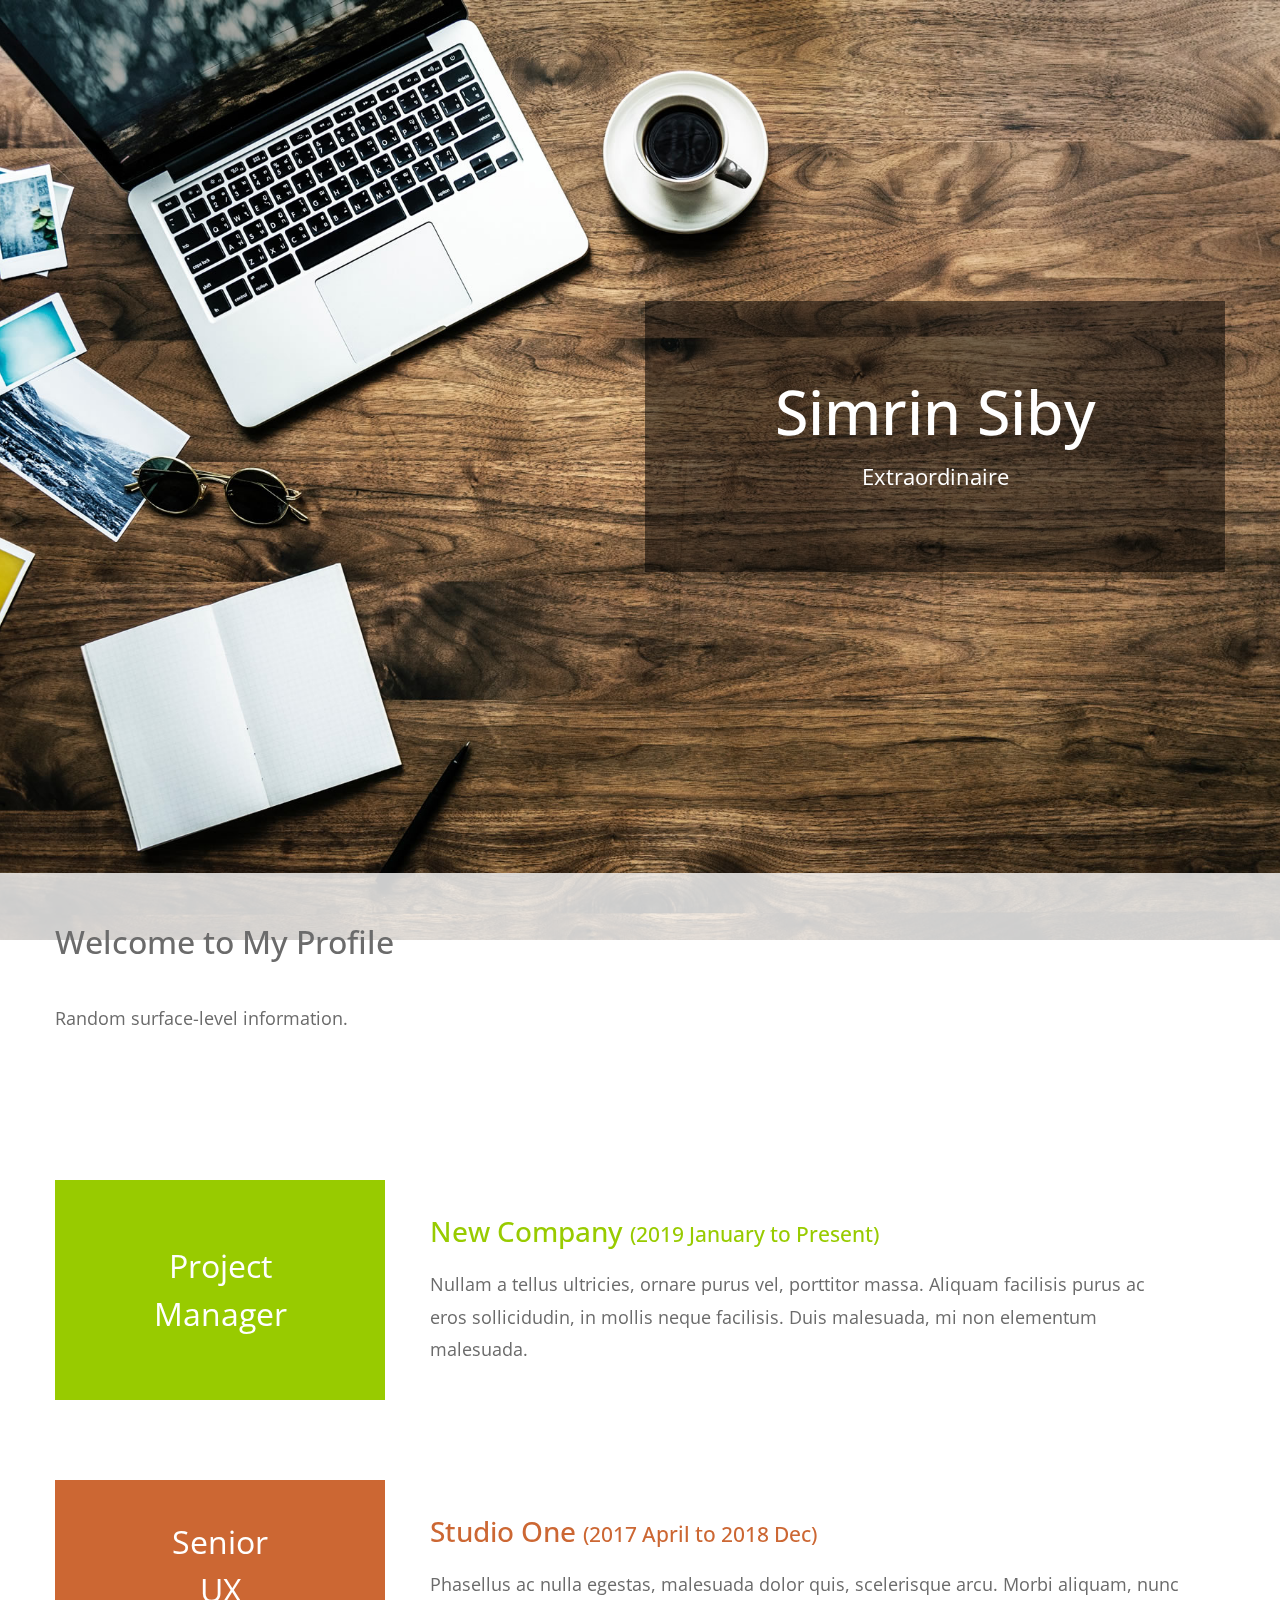
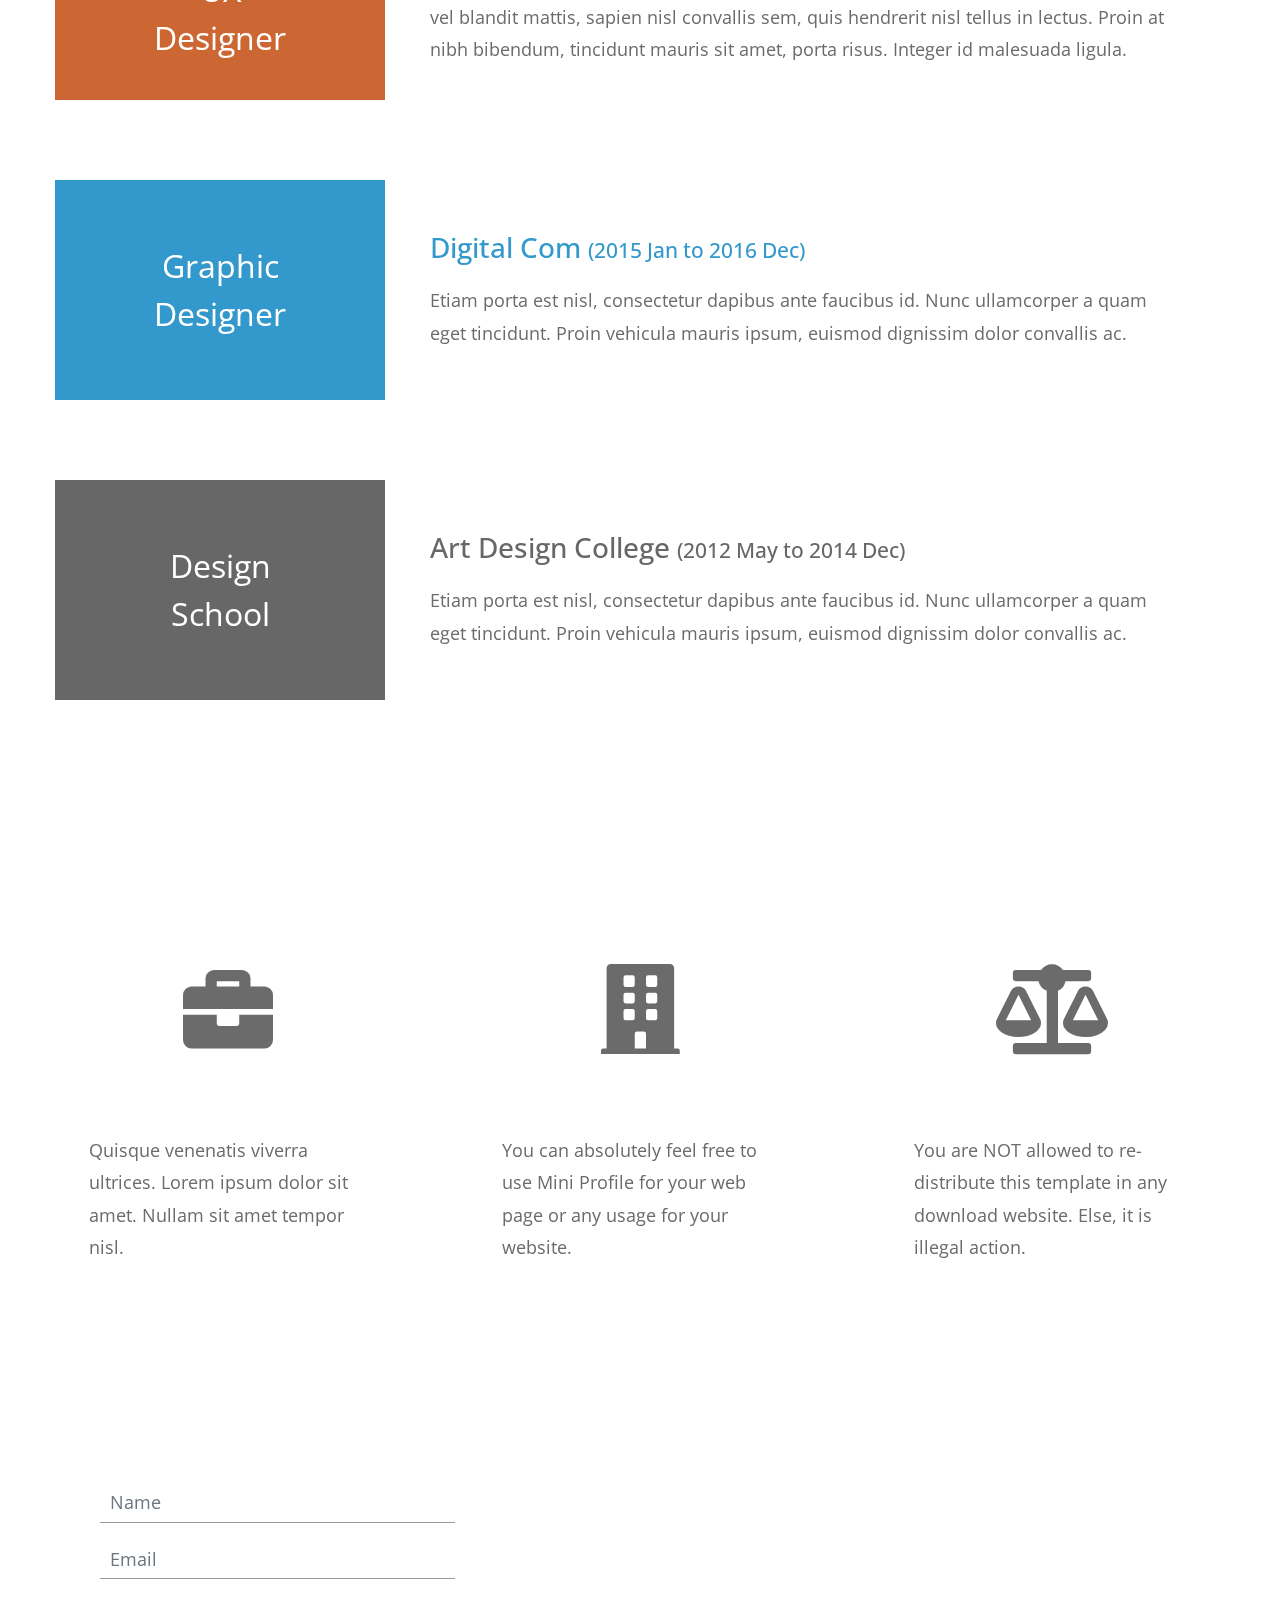
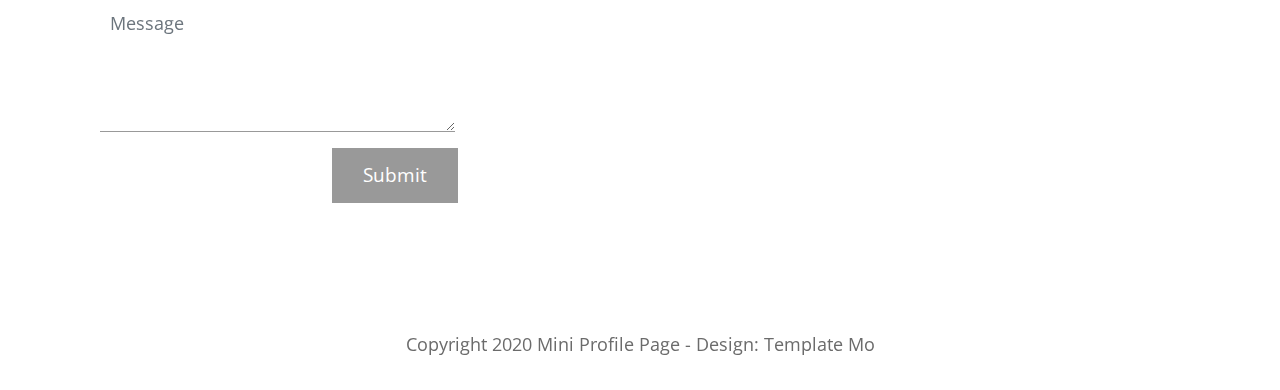
==== index.html @ 1d3eeb37 "new site" ====
<!DOCTYPE html>
<html lang="en">
  <head>
    <meta charset="UTF-8" />
    <meta name="viewport" content="width=device-width, initial-scale=1.0" />
    <meta http-equiv="X-UA-Compatible" content="ie=edge" />
    <link rel="stylesheet" href="https://fonts.googleapis.com/css?family=Open+Sans:400,600" />
    <link rel="stylesheet" href="css/all.min.css" />
    <link rel="stylesheet" href="css/bootstrap.min.css" />
    <link rel="stylesheet" href="css/templatemo-style.css" />
    <title>Simrin Siby</title>
    <link rel="icon" href="img/icon.ico" type="image/icon type">
    
<!--
Mini Profile Template
https://templatemo.com/tm-530-mini-profile
-->
  </head>
  <body>
    <!-- Welcome Section -->
    <section id="tmWelcome" class="parallax-window" data-parallax="scroll" data-image-src="img/mini-profile-bg-01.jpg">
      <div class="container-fluid tm-brand-container-outer">
        <div class="row">
          <div class="col-12">
            <!-- Logo Area -->
            <!-- Black transparent bg -->
            <div class="ml-auto mr-0 tm-bg-black-transparent text-white tm-brand-container-inner">
              <div class="tm-brand-container text-center">
                <h1 class="tm-brand-name">Simrin Siby</h1>
                <p class="tm-brand-description mb-0">Extraordinaire</p>
              </div>
            </div>
          </div>
        </div>
      </div>

      <div class="tm-bg-white-transparent tm-welcome-container">
        <div class="container-fluid">
          <div class="row h-100">
            <!-- Welcome Text -->
            <!-- White transparent bg -->
            <div class="col-md-7 tm-welcome-left-col">
              <div class="tm-welcome-left">
                <h2 class="tm-welcome-title">Welcome to My Profile</h2>
                <p class="pb-0">
                  Random surface-level information.</p>
              </div>
            </div>
            <!-- Brown bg -->
          </div>
        </div>
      </div>
    </section>
    <!-- End Welcome section -->

    <!-- Portfolio section -->
    <section id="tmPortfolio">
      <div class="container-fluid">
        <div class="row">
          <div class="col-12">
            <div class="tm-portfolio-item">
              <div class="tm-portfolio-name text-white tm-bg-green">
                Project Manager
              </div>
              <div class="tm-portfolio-description">
                <h3 class="tm-text-green">
                  New Company
                  <span class="tm-title-small">(2019 January to Present)</span>
                </h3>
                <p class="mb-0">
                  Nullam a tellus ultricies, ornare purus vel, porttitor massa.
                  Aliquam facilisis purus ac eros sollicidudin, in mollis neque
                  facilisis. Duis malesuada, mi non elementum malesuada.
                </p>
              </div>
            </div>

            <div class="tm-portfolio-item">
              <div class="tm-portfolio-name text-white tm-bg-orange">
                Senior UX Designer
              </div>
              <div class="tm-portfolio-description">
                <h3 class="tm-text-orange">
                  Studio One
                  <span class="tm-title-small">(2017 April to 2018 Dec)</span>
                </h3>
                <p class="mb-0">
                  Phasellus ac nulla egestas, malesuada dolor quis, scelerisque
                  arcu. Morbi aliquam, nunc vel blandit mattis, sapien nisl
                  convallis sem, quis hendrerit nisl tellus in lectus. Proin at
                  nibh bibendum, tincidunt mauris sit amet, porta risus. Integer
                  id malesuada ligula.
                </p>
              </div>
            </div>

            <div class="tm-portfolio-item">
              <div class="tm-portfolio-name text-white tm-bg-blue">
                Graphic Designer
              </div>
              <div class="tm-portfolio-description">
                <h3 class="tm-text-blue">
                  Digital Com
                  <span class="tm-title-small">(2015 Jan to 2016 Dec)</span>
                </h3>
                <p class="mb-0">
                  Etiam porta est nisl, consectetur dapibus ante faucibus id.
                  Nunc ullamcorper a quam eget tincidunt. Proin vehicula mauris
                  ipsum, euismod dignissim dolor convallis ac.
                </p>
              </div>
            </div>

            <div class="tm-portfolio-item">
              <div class="tm-portfolio-name text-white tm-bg-dark-gray">
                Design School
              </div>
              <div class="tm-portfolio-description">
                <h3 class="tm-text-dark-gray">
                  Art Design College
                  <span class="tm-title-small">
                    (2012 May to 2014 Dec)
                  </span>
                </h3>
                <p class="mb-0">
                  Etiam porta est nisl, consectetur dapibus ante faucibus id.
                  Nunc ullamcorper a quam eget tincidunt. Proin vehicula mauris
                  ipsum, euismod dignissim dolor convallis ac.
                </p>
              </div>
            </div>
          </div>
        </div>
      </div>
    </section>
    <!-- End portfolio section -->

    <!-- Contact section -->
    <div id="tmContact" class="parallax-window" data-parallax="scroll" data-image-src="img/mini-profile-bg-02.jpg">
      <div class="container-fluid">
        <div class="row">
          <div class="col-12">
            <div class="tm-contact-items-container">
              <div class="tm-contact-item">
                <i class="fas fa-5x fa-briefcase tm-contact-item-icon"></i>
                <p class="mb-0">
                  Quisque venenatis viverra ultrices. Lorem ipsum dolor sit
                  amet. Nullam sit amet tempor nisl.
                </p>
              </div>
              <div class="tm-contact-item">
                <i class="fas fa-5x fa-building tm-contact-item-icon"></i>
                <p class="mb-0">
                  You can absolutely feel free to use Mini Profile for your web page or any usage for your website.
                </p>
              </div>

              <div class="tm-contact-item">
                <i class="fas fa-5x fa-balance-scale tm-contact-item-icon"></i>
                <p class="mb-0">
                  You are NOT allowed to re-distribute this template in any download website. Else, it is illegal action.
                </p>
              </div>
            </div>
          </div>
        </div>

        <div class="row">
          <div class="col-12">
            <form
              action="index.html"
              method="POST"
              id="tmContactForm"
              class="tm-bg-white-transparent"
            >
              <div class="form-group">
                <input
                  type="text"
                  id="contact_name"
                  name="contact_name"
                  class="form-control rounded-0 border-top-0 border-right-0 border-left-0"
                  placeholder="Name"
                  required
                />
              </div>
              <div class="form-group">
                <input
                  type="email"
                  id="contact_email"
                  name="contact_email"
                  class="form-control rounded-0 border-top-0 border-right-0 border-left-0"
                  placeholder="Email"
                  required
                />
              </div>
              <div class="form-group">
                <textarea
                  rows="4"
                  id="contact_message"
                  name="contact_message"
                  class="form-control rounded-0 border-top-0 border-right-0 border-left-0"
                  placeholder="Message"
                  required
                ></textarea>
              </div>
              <div class="text-center">
                <button
                  type="submit"
                  class="btn tm-btn-submit rounded-0 text-white"
                >
                  Submit
                </button>
              </div>
            </form>
          </div>
        </div>
        <!-- row -->
        <div class="row">
          <footer class="col-12">
            <p class="text-center tm-copyright-text">
            Copyright 2020 Mini Profile Page 
            
            - Design: Template Mo</p>
          </footer>
        </div>
      </div>
      <!-- container -->
    </div>
    <!-- section -->
    <script src="js/jquery.min.js"></script>
    <script src="js/parallax.min.js"></script>
    <script>
      function detectMsBrowser() {
        using_ms_browser =
          navigator.appName == "Microsoft Internet Explorer" ||
          (navigator.appName == "Netscape" &&
            navigator.appVersion.indexOf("Edge") > -1) ||
          (navigator.appName == "Netscape" &&
            navigator.appVersion.indexOf("Trident") > -1);

        if (using_ms_browser == true) {
          alert(
            "Please use Chrome or Firefox for the best browsing experience!"
          );
        }
      }
      function setBrandMarginTop() {
        var bottomContainerHeight = $(".tm-welcome-container").height();

        $(".tm-brand-container-outer").css({
          "margin-top": -bottomContainerHeight + "px"
        });
      }

      $(function() {
        setBrandMarginTop();
        detectMsBrowser();

        // Handle window resize event
        $(window).resize(function() {
          setBrandMarginTop();
        });
      });
    </script>
  </body>
</html>
---- css/all.min.css ----
.fa,.fab,.fal,.far,.fas{-moz-osx-font-smoothing:grayscale;-webkit-font-smoothing:antialiased;display:inline-block;font-style:normal;font-variant:normal;text-rendering:auto;line-height:1}.fa-lg{font-size:1.33333em;line-height:.75em;vertical-align:-.0667em}.fa-xs{font-size:.75em}.fa-sm{font-size:.875em}.fa-1x{font-size:1em}.fa-2x{font-size:2em}.fa-3x{font-size:3em}.fa-4x{font-size:4em}.fa-5x{font-size:5em}.fa-6x{font-size:6em}.fa-7x{font-size:7em}.fa-8x{font-size:8em}.fa-9x{font-size:9em}.fa-10x{font-size:10em}.fa-fw{text-align:center;width:1.25em}.fa-ul{list-style-type:none;margin-left:2.5em;padding-left:0}.fa-ul>li{position:relative}.fa-li{left:-2em;position:absolute;text-align:center;width:2em;line-height:inherit}.fa-border{border:.08em solid #eee;border-radius:.1em;padding:.2em .25em .15em}.fa-pull-left{float:left}.fa-pull-right{float:right}.fa.fa-pull-left,.fab.fa-pull-left,.fal.fa-pull-left,.far.fa-pull-left,.fas.fa-pull-left{margin-right:.3em}.fa.fa-pull-right,.fab.fa-pull-right,.fal.fa-pull-right,.far.fa-pull-right,.fas.fa-pull-right{margin-left:.3em}.fa-spin{animation:fa-spin 2s infinite linear}.fa-pulse{animation:fa-spin 1s infinite steps(8)}@keyframes fa-spin{0%{transform:rotate(0deg)}to{transform:rotate(1turn)}}.fa-rotate-90{-ms-filter:"progid:DXImageTransform.Microsoft.BasicImage(rotation=1)";transform:rotate(90deg)}.fa-rotate-180{-ms-filter:"progid:DXImageTransform.Microsoft.BasicImage(rotation=2)";transform:rotate(180deg)}.fa-rotate-270{-ms-filter:"progid:DXImageTransform.Microsoft.BasicImage(rotation=3)";transform:rotate(270deg)}.fa-flip-horizontal{-ms-filter:"progid:DXImageTransform.Microsoft.BasicImage(rotation=0, mirror=1)";transform:scaleX(-1)}.fa-flip-vertical{transform:scaleY(-1)}.fa-flip-both,.fa-flip-horizontal.fa-flip-vertical,.fa-flip-vertical{-ms-filter:"progid:DXImageTransform.Microsoft.BasicImage(rotation=2, mirror=1)"}.fa-flip-both,.fa-flip-horizontal.fa-flip-vertical{transform:scale(-1)}:root .fa-flip-both,:root .fa-flip-horizontal,:root .fa-flip-vertical,:root .fa-rotate-90,:root .fa-rotate-180,:root .fa-rotate-270{filter:none}.fa-stack{display:inline-block;height:2em;line-height:2em;position:relative;vertical-align:middle;width:2.5em}.fa-stack-1x,.fa-stack-2x{left:0;position:absolute;text-align:center;width:100%}.fa-stack-1x{line-height:inherit}.fa-stack-2x{font-size:2em}.fa-inverse{color:#fff}.fa-500px:before{content:"\f26e"}.fa-accessible-icon:before{content:"\f368"}.fa-accusoft:before{content:"\f369"}.fa-acquisitions-incorporated:before{content:"\f6af"}.fa-ad:before{content:"\f641"}.fa-address-book:before{content:"\f2b9"}.fa-address-card:before{content:"\f2bb"}.fa-adjust:before{content:"\f042"}.fa-adn:before{content:"\f170"}.fa-adobe:before{content:"\f778"}.fa-adversal:before{content:"\f36a"}.fa-affiliatetheme:before{content:"\f36b"}.fa-air-freshener:before{content:"\f5d0"}.fa-algolia:before{content:"\f36c"}.fa-align-center:before{content:"\f037"}.fa-align-justify:before{content:"\f039"}.fa-align-left:before{content:"\f036"}.fa-align-right:before{content:"\f038"}.fa-alipay:before{content:"\f642"}.fa-allergies:before{content:"\f461"}.fa-amazon:before{content:"\f270"}.fa-amazon-pay:before{content:"\f42c"}.fa-ambulance:before{content:"\f0f9"}.fa-american-sign-language-interpreting:before{content:"\f2a3"}.fa-amilia:before{content:"\f36d"}.fa-anchor:before{content:"\f13d"}.fa-android:before{content:"\f17b"}.fa-angellist:before{content:"\f209"}.fa-angle-double-down:before{content:"\f103"}.fa-angle-double-left:before{content:"\f100"}.fa-angle-double-right:before{content:"\f101"}.fa-angle-double-up:before{content:"\f102"}.fa-angle-down:before{content:"\f107"}.fa-angle-left:before{content:"\f104"}.fa-angle-right:before{content:"\f105"}.fa-angle-up:before{content:"\f106"}.fa-angry:before{content:"\f556"}.fa-angrycreative:before{content:"\f36e"}.fa-angular:before{content:"\f420"}.fa-ankh:before{content:"\f644"}.fa-app-store:before{content:"\f36f"}.fa-app-store-ios:before{content:"\f370"}.fa-apper:before{content:"\f371"}.fa-apple:before{content:"\f179"}.fa-apple-alt:before{content:"\f5d1"}.fa-apple-pay:before{content:"\f415"}.fa-archive:before{content:"\f187"}.fa-archway:before{content:"\f557"}.fa-arrow-alt-circle-down:before{content:"\f358"}.fa-arrow-alt-circle-left:before{content:"\f359"}.fa-arrow-alt-circle-right:before{content:"\f35a"}.fa-arrow-alt-circle-up:before{content:"\f35b"}.fa-arrow-circle-down:before{content:"\f0ab"}.fa-arrow-circle-left:before{content:"\f0a8"}.fa-arrow-circle-right:before{content:"\f0a9"}.fa-arrow-circle-up:before{content:"\f0aa"}.fa-arrow-down:before{content:"\f063"}.fa-arrow-left:before{content:"\f060"}.fa-arrow-right:before{content:"\f061"}.fa-arrow-up:before{content:"\f062"}.fa-arrows-alt:before{content:"\f0b2"}.fa-arrows-alt-h:before{content:"\f337"}.fa-arrows-alt-v:before{content:"\f338"}.fa-artstation:before{content:"\f77a"}.fa-assistive-listening-systems:before{content:"\f2a2"}.fa-asterisk:before{content:"\f069"}.fa-asymmetrik:before{content:"\f372"}.fa-at:before{content:"\f1fa"}.fa-atlas:before{content:"\f558"}.fa-atlassian:before{content:"\f77b"}.fa-atom:before{content:"\f5d2"}.fa-audible:before{content:"\f373"}.fa-audio-description:before{content:"\f29e"}.fa-autoprefixer:before{content:"\f41c"}.fa-avianex:before{content:"\f374"}.fa-aviato:before{content:"\f421"}.fa-award:before{content:"\f559"}.fa-aws:before{content:"\f375"}.fa-baby:before{content:"\f77c"}.fa-baby-carriage:before{content:"\f77d"}.fa-backspace:before{content:"\f55a"}.fa-backward:before{content:"\f04a"}.fa-bacon:before{content:"\f7e5"}.fa-balance-scale:before{content:"\f24e"}.fa-ban:before{content:"\f05e"}.fa-band-aid:before{content:"\f462"}.fa-bandcamp:before{content:"\f2d5"}.fa-barcode:before{content:"\f02a"}.fa-bars:before{content:"\f0c9"}.fa-baseball-ball:before{content:"\f433"}.fa-basketball-ball:before{content:"\f434"}.fa-bath:before{content:"\f2cd"}.fa-battery-empty:before{content:"\f244"}.fa-battery-full:before{content:"\f240"}.fa-battery-half:before{content:"\f242"}.fa-battery-quarter:before{content:"\f243"}.fa-battery-three-quarters:before{content:"\f241"}.fa-bed:before{content:"\f236"}.fa-beer:before{content:"\f0fc"}.fa-behance:before{content:"\f1b4"}.fa-behance-square:before{content:"\f1b5"}.fa-bell:before{content:"\f0f3"}.fa-bell-slash:before{content:"\f1f6"}.fa-bezier-curve:before{content:"\f55b"}.fa-bible:before{content:"\f647"}.fa-bicycle:before{content:"\f206"}.fa-bimobject:before{content:"\f378"}.fa-binoculars:before{content:"\f1e5"}.fa-biohazard:before{content:"\f780"}.fa-birthday-cake:before{content:"\f1fd"}.fa-bitbucket:before{content:"\f171"}.fa-bitcoin:before{content:"\f379"}.fa-bity:before{content:"\f37a"}.fa-black-tie:before{content:"\f27e"}.fa-blackberry:before{content:"\f37b"}.fa-blender:before{content:"\f517"}.fa-blender-phone:before{content:"\f6b6"}.fa-blind:before{content:"\f29d"}.fa-blog:before{content:"\f781"}.fa-blogger:before{content:"\f37c"}.fa-blogger-b:before{content:"\f37d"}.fa-bluetooth:before{content:"\f293"}.fa-bluetooth-b:before{content:"\f294"}.fa-bold:before{content:"\f032"}.fa-bolt:before{content:"\f0e7"}.fa-bomb:before{content:"\f1e2"}.fa-bone:before{content:"\f5d7"}.fa-bong:before{content:"\f55c"}.fa-book:before{content:"\f02d"}.fa-book-dead:before{content:"\f6b7"}.fa-book-medical:before{content:"\f7e6"}.fa-book-open:before{content:"\f518"}.fa-book-reader:before{content:"\f5da"}.fa-bookmark:before{content:"\f02e"}.fa-bowling-ball:before{content:"\f436"}.fa-box:before{content:"\f466"}.fa-box-open:before{content:"\f49e"}.fa-boxes:before{content:"\f468"}.fa-braille:before{content:"\f2a1"}.fa-brain:before{content:"\f5dc"}.fa-bread-slice:before{content:"\f7ec"}.fa-briefcase:before{content:"\f0b1"}.fa-briefcase-medical:before{content:"\f469"}.fa-broadcast-tower:before{content:"\f519"}.fa-broom:before{content:"\f51a"}.fa-brush:before{content:"\f55d"}.fa-btc:before{content:"\f15a"}.fa-bug:before{content:"\f188"}.fa-building:before{content:"\f1ad"}.fa-bullhorn:before{content:"\f0a1"}.fa-bullseye:before{content:"\f140"}.fa-burn:before{content:"\f46a"}.fa-buromobelexperte:before{content:"\f37f"}.fa-bus:before{content:"\f207"}.fa-bus-alt:before{content:"\f55e"}.fa-business-time:before{content:"\f64a"}.fa-buysellads:before{content:"\f20d"}.fa-calculator:before{content:"\f1ec"}.fa-calendar:before{content:"\f133"}.fa-calendar-alt:before{content:"\f073"}.fa-calendar-check:before{content:"\f274"}.fa-calendar-day:before{content:"\f783"}.fa-calendar-minus:before{content:"\f272"}.fa-calendar-plus:before{content:"\f271"}.fa-calendar-times:before{content:"\f273"}.fa-calendar-week:before{content:"\f784"}.fa-camera:before{content:"\f030"}.fa-camera-retro:before{content:"\f083"}.fa-campground:before{content:"\f6bb"}.fa-canadian-maple-leaf:before{content:"\f785"}.fa-candy-cane:before{content:"\f786"}.fa-cannabis:before{content:"\f55f"}.fa-capsules:before{content:"\f46b"}.fa-car:before{content:"\f1b9"}.fa-car-alt:before{content:"\f5de"}.fa-car-battery:before{content:"\f5df"}.fa-car-crash:before{content:"\f5e1"}.fa-car-side:before{content:"\f5e4"}.fa-caret-down:before{content:"\f0d7"}.fa-caret-left:before{content:"\f0d9"}.fa-caret-right:before{content:"\f0da"}.fa-caret-square-down:before{content:"\f150"}.fa-caret-square-left:before{content:"\f191"}.fa-caret-square-right:before{content:"\f152"}.fa-caret-square-up:before{content:"\f151"}.fa-caret-up:before{content:"\f0d8"}.fa-carrot:before{content:"\f787"}.fa-cart-arrow-down:before{content:"\f218"}.fa-cart-plus:before{content:"\f217"}.fa-cash-register:before{content:"\f788"}.fa-cat:before{content:"\f6be"}.fa-cc-amazon-pay:before{content:"\f42d"}.fa-cc-amex:before{content:"\f1f3"}.fa-cc-apple-pay:before{content:"\f416"}.fa-cc-diners-club:before{content:"\f24c"}.fa-cc-discover:before{content:"\f1f2"}.fa-cc-jcb:before{content:"\f24b"}.fa-cc-mastercard:before{content:"\f1f1"}.fa-cc-paypal:before{content:"\f1f4"}.fa-cc-stripe:before{content:"\f1f5"}.fa-cc-visa:before{content:"\f1f0"}.fa-centercode:before{content:"\f380"}.fa-centos:before{content:"\f789"}.fa-certificate:before{content:"\f0a3"}.fa-chair:before{content:"\f6c0"}.fa-chalkboard:before{content:"\f51b"}.fa-chalkboard-teacher:before{content:"\f51c"}.fa-charging-station:before{content:"\f5e7"}.fa-chart-area:before{content:"\f1fe"}.fa-chart-bar:before{content:"\f080"}.fa-chart-line:before{content:"\f201"}.fa-chart-pie:before{content:"\f200"}.fa-check:before{content:"\f00c"}.fa-check-circle:before{content:"\f058"}.fa-check-double:before{content:"\f560"}.fa-check-square:before{content:"\f14a"}.fa-cheese:before{content:"\f7ef"}.fa-chess:before{content:"\f439"}.fa-chess-bishop:before{content:"\f43a"}.fa-chess-board:before{content:"\f43c"}.fa-chess-king:before{content:"\f43f"}.fa-chess-knight:before{content:"\f441"}.fa-chess-pawn:before{content:"\f443"}.fa-chess-queen:before{content:"\f445"}.fa-chess-rook:before{content:"\f447"}.fa-chevron-circle-down:before{content:"\f13a"}.fa-chevron-circle-left:before{content:"\f137"}.fa-chevron-circle-right:before{content:"\f138"}.fa-chevron-circle-up:before{content:"\f139"}.fa-chevron-down:before{content:"\f078"}.fa-chevron-left:before{content:"\f053"}.fa-chevron-right:before{content:"\f054"}.fa-chevron-up:before{content:"\f077"}.fa-child:before{content:"\f1ae"}.fa-chrome:before{content:"\f268"}.fa-church:before{content:"\f51d"}.fa-circle:before{content:"\f111"}.fa-circle-notch:before{content:"\f1ce"}.fa-city:before{content:"\f64f"}.fa-clinic-medical:before{content:"\f7f2"}.fa-clipboard:before{content:"\f328"}.fa-clipboard-check:before{content:"\f46c"}.fa-clipboard-list:before{content:"\f46d"}.fa-clock:before{content:"\f017"}.fa-clone:before{content:"\f24d"}.fa-closed-captioning:before{content:"\f20a"}.fa-cloud:before{content:"\f0c2"}.fa-cloud-download-alt:before{content:"\f381"}.fa-cloud-meatball:before{content:"\f73b"}.fa-cloud-moon:before{content:"\f6c3"}.fa-cloud-moon-rain:before{content:"\f73c"}.fa-cloud-rain:before{content:"\f73d"}.fa-cloud-showers-heavy:before{content:"\f740"}.fa-cloud-sun:before{content:"\f6c4"}.fa-cloud-sun-rain:before{content:"\f743"}.fa-cloud-upload-alt:before{content:"\f382"}.fa-cloudscale:before{content:"\f383"}.fa-cloudsmith:before{content:"\f384"}.fa-cloudversify:before{content:"\f385"}.fa-cocktail:before{content:"\f561"}.fa-code:before{content:"\f121"}.fa-code-branch:before{content:"\f126"}.fa-codepen:before{content:"\f1cb"}.fa-codiepie:before{content:"\f284"}.fa-coffee:before{content:"\f0f4"}.fa-cog:before{content:"\f013"}.fa-cogs:before{content:"\f085"}.fa-coins:before{content:"\f51e"}.fa-columns:before{content:"\f0db"}.fa-comment:before{content:"\f075"}.fa-comment-alt:before{content:"\f27a"}.fa-comment-dollar:before{content:"\f651"}.fa-comment-dots:before{content:"\f4ad"}.fa-comment-medical:before{content:"\f7f5"}.fa-comment-slash:before{content:"\f4b3"}.fa-comments:before{content:"\f086"}.fa-comments-dollar:before{content:"\f653"}.fa-compact-disc:before{content:"\f51f"}.fa-compass:before{content:"\f14e"}.fa-compress:before{content:"\f066"}.fa-compress-arrows-alt:before{content:"\f78c"}.fa-concierge-bell:before{content:"\f562"}.fa-confluence:before{content:"\f78d"}.fa-connectdevelop:before{content:"\f20e"}.fa-contao:before{content:"\f26d"}.fa-cookie:before{content:"\f563"}.fa-cookie-bite:before{content:"\f564"}.fa-copy:before{content:"\f0c5"}.fa-copyright:before{content:"\f1f9"}.fa-couch:before{content:"\f4b8"}.fa-cpanel:before{content:"\f388"}.fa-creative-commons:before{content:"\f25e"}.fa-creative-commons-by:before{content:"\f4e7"}.fa-creative-commons-nc:before{content:"\f4e8"}.fa-creative-commons-nc-eu:before{content:"\f4e9"}.fa-creative-commons-nc-jp:before{content:"\f4ea"}.fa-creative-commons-nd:before{content:"\f4eb"}.fa-creative-commons-pd:before{content:"\f4ec"}.fa-creative-commons-pd-alt:before{content:"\f4ed"}.fa-creative-commons-remix:before{content:"\f4ee"}.fa-creative-commons-sa:before{content:"\f4ef"}.fa-creative-commons-sampling:before{content:"\f4f0"}.fa-creative-commons-sampling-plus:before{content:"\f4f1"}.fa-creative-commons-share:before{content:"\f4f2"}.fa-creative-commons-zero:before{content:"\f4f3"}.fa-credit-card:before{content:"\f09d"}.fa-critical-role:before{content:"\f6c9"}.fa-crop:before{content:"\f125"}.fa-crop-alt:before{content:"\f565"}.fa-cross:before{content:"\f654"}.fa-crosshairs:before{content:"\f05b"}.fa-crow:before{content:"\f520"}.fa-crown:before{content:"\f521"}.fa-crutch:before{content:"\f7f7"}.fa-css3:before{content:"\f13c"}.fa-css3-alt:before{content:"\f38b"}.fa-cube:before{content:"\f1b2"}.fa-cubes:before{content:"\f1b3"}.fa-cut:before{content:"\f0c4"}.fa-cuttlefish:before{content:"\f38c"}.fa-d-and-d:before{content:"\f38d"}.fa-d-and-d-beyond:before{content:"\f6ca"}.fa-dashcube:before{content:"\f210"}.fa-database:before{content:"\f1c0"}.fa-deaf:before{content:"\f2a4"}.fa-delicious:before{content:"\f1a5"}.fa-democrat:before{content:"\f747"}.fa-deploydog:before{content:"\f38e"}.fa-deskpro:before{content:"\f38f"}.fa-desktop:before{content:"\f108"}.fa-dev:before{content:"\f6cc"}.fa-deviantart:before{content:"\f1bd"}.fa-dharmachakra:before{content:"\f655"}.fa-dhl:before{content:"\f790"}.fa-diagnoses:before{content:"\f470"}.fa-diaspora:before{content:"\f791"}.fa-dice:before{content:"\f522"}.fa-dice-d20:before{content:"\f6cf"}.fa-dice-d6:before{content:"\f6d1"}.fa-dice-five:before{content:"\f523"}.fa-dice-four:before{content:"\f524"}.fa-dice-one:before{content:"\f525"}.fa-dice-six:before{content:"\f526"}.fa-dice-three:before{content:"\f527"}.fa-dice-two:before{content:"\f528"}.fa-digg:before{content:"\f1a6"}.fa-digital-ocean:before{content:"\f391"}.fa-digital-tachograph:before{content:"\f566"}.fa-directions:before{content:"\f5eb"}.fa-discord:before{content:"\f392"}.fa-discourse:before{content:"\f393"}.fa-divide:before{content:"\f529"}.fa-dizzy:before{content:"\f567"}.fa-dna:before{content:"\f471"}.fa-dochub:before{content:"\f394"}.fa-docker:before{content:"\f395"}.fa-dog:before{content:"\f6d3"}.fa-dollar-sign:before{content:"\f155"}.fa-dolly:before{content:"\f472"}.fa-dolly-flatbed:before{content:"\f474"}.fa-donate:before{content:"\f4b9"}.fa-door-closed:before{content:"\f52a"}.fa-door-open:before{content:"\f52b"}.fa-dot-circle:before{content:"\f192"}.fa-dove:before{content:"\f4ba"}.fa-download:before{content:"\f019"}.fa-draft2digital:before{content:"\f396"}.fa-drafting-compass:before{content:"\f568"}.fa-dragon:before{content:"\f6d5"}.fa-draw-polygon:before{content:"\f5ee"}.fa-dribbble:before{content:"\f17d"}.fa-dribbble-square:before{content:"\f397"}.fa-dropbox:before{content:"\f16b"}.fa-drum:before{content:"\f569"}.fa-drum-steelpan:before{content:"\f56a"}.fa-drumstick-bite:before{content:"\f6d7"}.fa-drupal:before{content:"\f1a9"}.fa-dumbbell:before{content:"\f44b"}.fa-dumpster:before{content:"\f793"}.fa-dumpster-fire:before{content:"\f794"}.fa-dungeon:before{content:"\f6d9"}.fa-dyalog:before{content:"\f399"}.fa-earlybirds:before{content:"\f39a"}.fa-ebay:before{content:"\f4f4"}.fa-edge:before{content:"\f282"}.fa-edit:before{content:"\f044"}.fa-egg:before{content:"\f7fb"}.fa-eject:before{content:"\f052"}.fa-elementor:before{content:"\f430"}.fa-ellipsis-h:before{content:"\f141"}.fa-ellipsis-v:before{content:"\f142"}.fa-ello:before{content:"\f5f1"}.fa-ember:before{content:"\f423"}.fa-empire:before{content:"\f1d1"}.fa-envelope:before{content:"\f0e0"}.fa-envelope-open:before{content:"\f2b6"}.fa-envelope-open-text:before{content:"\f658"}.fa-envelope-square:before{content:"\f199"}.fa-envira:before{content:"\f299"}.fa-equals:before{content:"\f52c"}.fa-eraser:before{content:"\f12d"}.fa-erlang:before{content:"\f39d"}.fa-ethereum:before{content:"\f42e"}.fa-ethernet:before{content:"\f796"}.fa-etsy:before{content:"\f2d7"}.fa-euro-sign:before{content:"\f153"}.fa-exchange-alt:before{content:"\f362"}.fa-exclamation:before{content:"\f12a"}.fa-exclamation-circle:before{content:"\f06a"}.fa-exclamation-triangle:before{content:"\f071"}.fa-expand:before{content:"\f065"}.fa-expand-arrows-alt:before{content:"\f31e"}.fa-expeditedssl:before{content:"\f23e"}.fa-external-link-alt:before{content:"\f35d"}.fa-external-link-square-alt:before{content:"\f360"}.fa-eye:before{content:"\f06e"}.fa-eye-dropper:before{content:"\f1fb"}.fa-eye-slash:before{content:"\f070"}.fa-facebook:before{content:"\f09a"}.fa-facebook-f:before{content:"\f39e"}.fa-facebook-messenger:before{content:"\f39f"}.fa-facebook-square:before{content:"\f082"}.fa-fantasy-flight-games:before{content:"\f6dc"}.fa-fast-backward:before{content:"\f049"}.fa-fast-forward:before{content:"\f050"}.fa-fax:before{content:"\f1ac"}.fa-feather:before{content:"\f52d"}.fa-feather-alt:before{content:"\f56b"}.fa-fedex:before{content:"\f797"}.fa-fedora:before{content:"\f798"}.fa-female:before{content:"\f182"}.fa-fighter-jet:before{content:"\f0fb"}.fa-figma:before{content:"\f799"}.fa-file:before{content:"\f15b"}.fa-file-alt:before{content:"\f15c"}.fa-file-archive:before{content:"\f1c6"}.fa-file-audio:before{content:"\f1c7"}.fa-file-code:before{content:"\f1c9"}.fa-file-contract:before{content:"\f56c"}.fa-file-csv:before{content:"\f6dd"}.fa-file-download:before{content:"\f56d"}.fa-file-excel:before{content:"\f1c3"}.fa-file-export:before{content:"\f56e"}.fa-file-image:before{content:"\f1c5"}.fa-file-import:before{content:"\f56f"}.fa-file-invoice:before{content:"\f570"}.fa-file-invoice-dollar:before{content:"\f571"}.fa-file-medical:before{content:"\f477"}.fa-file-medical-alt:before{content:"\f478"}.fa-file-pdf:before{content:"\f1c1"}.fa-file-powerpoint:before{content:"\f1c4"}.fa-file-prescription:before{content:"\f572"}.fa-file-signature:before{content:"\f573"}.fa-file-upload:before{content:"\f574"}.fa-file-video:before{content:"\f1c8"}.fa-file-word:before{content:"\f1c2"}.fa-fill:before{content:"\f575"}.fa-fill-drip:before{content:"\f576"}.fa-film:before{content:"\f008"}.fa-filter:before{content:"\f0b0"}.fa-fingerprint:before{content:"\f577"}.fa-fire:before{content:"\f06d"}.fa-fire-alt:before{content:"\f7e4"}.fa-fire-extinguisher:before{content:"\f134"}.fa-firefox:before{content:"\f269"}.fa-first-aid:before{content:"\f479"}.fa-first-order:before{content:"\f2b0"}.fa-first-order-alt:before{content:"\f50a"}.fa-firstdraft:before{content:"\f3a1"}.fa-fish:before{content:"\f578"}.fa-fist-raised:before{content:"\f6de"}.fa-flag:before{content:"\f024"}.fa-flag-checkered:before{content:"\f11e"}.fa-flag-usa:before{content:"\f74d"}.fa-flask:before{content:"\f0c3"}.fa-flickr:before{content:"\f16e"}.fa-flipboard:before{content:"\f44d"}.fa-flushed:before{content:"\f579"}.fa-fly:before{content:"\f417"}.fa-folder:before{content:"\f07b"}.fa-folder-minus:before{content:"\f65d"}.fa-folder-open:before{content:"\f07c"}.fa-folder-plus:before{content:"\f65e"}.fa-font:before{content:"\f031"}.fa-font-awesome:before{content:"\f2b4"}.fa-font-awesome-alt:before{content:"\f35c"}.fa-font-awesome-flag:before{content:"\f425"}.fa-font-awesome-logo-full:before{content:"\f4e6"}.fa-fonticons:before{content:"\f280"}.fa-fonticons-fi:before{content:"\f3a2"}.fa-football-ball:before{content:"\f44e"}.fa-fort-awesome:before{content:"\f286"}.fa-fort-awesome-alt:before{content:"\f3a3"}.fa-forumbee:before{content:"\f211"}.fa-forward:before{content:"\f04e"}.fa-foursquare:before{content:"\f180"}.fa-free-code-camp:before{content:"\f2c5"}.fa-freebsd:before{content:"\f3a4"}.fa-frog:before{content:"\f52e"}.fa-frown:before{content:"\f119"}.fa-frown-open:before{content:"\f57a"}.fa-fulcrum:before{content:"\f50b"}.fa-funnel-dollar:before{content:"\f662"}.fa-futbol:before{content:"\f1e3"}.fa-galactic-republic:before{content:"\f50c"}.fa-galactic-senate:before{content:"\f50d"}.fa-gamepad:before{content:"\f11b"}.fa-gas-pump:before{content:"\f52f"}.fa-gavel:before{content:"\f0e3"}.fa-gem:before{content:"\f3a5"}.fa-genderless:before{content:"\f22d"}.fa-get-pocket:before{content:"\f265"}.fa-gg:before{content:"\f260"}.fa-gg-circle:before{content:"\f261"}.fa-ghost:before{content:"\f6e2"}.fa-gift:before{content:"\f06b"}.fa-gifts:before{content:"\f79c"}.fa-git:before{content:"\f1d3"}.fa-git-square:before{content:"\f1d2"}.fa-github:before{content:"\f09b"}.fa-github-alt:before{content:"\f113"}.fa-github-square:before{content:"\f092"}.fa-gitkraken:before{content:"\f3a6"}.fa-gitlab:before{content:"\f296"}.fa-gitter:before{content:"\f426"}.fa-glass-cheers:before{content:"\f79f"}.fa-glass-martini:before{content:"\f000"}.fa-glass-martini-alt:before{content:"\f57b"}.fa-glass-whiskey:before{content:"\f7a0"}.fa-glasses:before{content:"\f530"}.fa-glide:before{content:"\f2a5"}.fa-glide-g:before{content:"\f2a6"}.fa-globe:before{content:"\f0ac"}.fa-globe-africa:before{content:"\f57c"}.fa-globe-americas:before{content:"\f57d"}.fa-globe-asia:before{content:"\f57e"}.fa-globe-europe:before{content:"\f7a2"}.fa-gofore:before{content:"\f3a7"}.fa-golf-ball:before{content:"\f450"}.fa-goodreads:before{content:"\f3a8"}.fa-goodreads-g:before{content:"\f3a9"}.fa-google:before{content:"\f1a0"}.fa-google-drive:before{content:"\f3aa"}.fa-google-play:before{content:"\f3ab"}.fa-google-plus:before{content:"\f2b3"}.fa-google-plus-g:before{content:"\f0d5"}.fa-google-plus-square:before{content:"\f0d4"}.fa-google-wallet:before{content:"\f1ee"}.fa-gopuram:before{content:"\f664"}.fa-graduation-cap:before{content:"\f19d"}.fa-gratipay:before{content:"\f184"}.fa-grav:before{content:"\f2d6"}.fa-greater-than:before{content:"\f531"}.fa-greater-than-equal:before{content:"\f532"}.fa-grimace:before{content:"\f57f"}.fa-grin:before{content:"\f580"}.fa-grin-alt:before{content:"\f581"}.fa-grin-beam:before{content:"\f582"}.fa-grin-beam-sweat:before{content:"\f583"}.fa-grin-hearts:before{content:"\f584"}.fa-grin-squint:before{content:"\f585"}.fa-grin-squint-tears:before{content:"\f586"}.fa-grin-stars:before{content:"\f587"}.fa-grin-tears:before{content:"\f588"}.fa-grin-tongue:before{content:"\f589"}.fa-grin-tongue-squint:before{content:"\f58a"}.fa-grin-tongue-wink:before{content:"\f58b"}.fa-grin-wink:before{content:"\f58c"}.fa-grip-horizontal:before{content:"\f58d"}.fa-grip-lines:before{content:"\f7a4"}.fa-grip-lines-vertical:before{content:"\f7a5"}.fa-grip-vertical:before{content:"\f58e"}.fa-gripfire:before{content:"\f3ac"}.fa-grunt:before{content:"\f3ad"}.fa-guitar:before{content:"\f7a6"}.fa-gulp:before{content:"\f3ae"}.fa-h-square:before{content:"\f0fd"}.fa-hacker-news:before{content:"\f1d4"}.fa-hacker-news-square:before{content:"\f3af"}.fa-hackerrank:before{content:"\f5f7"}.fa-hamburger:before{content:"\f805"}.fa-hammer:before{content:"\f6e3"}.fa-hamsa:before{content:"\f665"}.fa-hand-holding:before{content:"\f4bd"}.fa-hand-holding-heart:before{content:"\f4be"}.fa-hand-holding-usd:before{content:"\f4c0"}.fa-hand-lizard:before{content:"\f258"}.fa-hand-middle-finger:before{content:"\f806"}.fa-hand-paper:before{content:"\f256"}.fa-hand-peace:before{content:"\f25b"}.fa-hand-point-down:before{content:"\f0a7"}.fa-hand-point-left:before{content:"\f0a5"}.fa-hand-point-right:before{content:"\f0a4"}.fa-hand-point-up:before{content:"\f0a6"}.fa-hand-pointer:before{content:"\f25a"}.fa-hand-rock:before{content:"\f255"}.fa-hand-scissors:before{content:"\f257"}.fa-hand-spock:before{content:"\f259"}.fa-hands:before{content:"\f4c2"}.fa-hands-helping:before{content:"\f4c4"}.fa-handshake:before{content:"\f2b5"}.fa-hanukiah:before{content:"\f6e6"}.fa-hard-hat:before{content:"\f807"}.fa-hashtag:before{content:"\f292"}.fa-hat-wizard:before{content:"\f6e8"}.fa-haykal:before{content:"\f666"}.fa-hdd:before{content:"\f0a0"}.fa-heading:before{content:"\f1dc"}.fa-headphones:before{content:"\f025"}.fa-headphones-alt:before{content:"\f58f"}.fa-headset:before{content:"\f590"}.fa-heart:before{content:"\f004"}.fa-heart-broken:before{content:"\f7a9"}.fa-heartbeat:before{content:"\f21e"}.fa-helicopter:before{content:"\f533"}.fa-highlighter:before{content:"\f591"}.fa-hiking:before{content:"\f6ec"}.fa-hippo:before{content:"\f6ed"}.fa-hips:before{content:"\f452"}.fa-hire-a-helper:before{content:"\f3b0"}.fa-history:before{content:"\f1da"}.fa-hockey-puck:before{content:"\f453"}.fa-holly-berry:before{content:"\f7aa"}.fa-home:before{content:"\f015"}.fa-hooli:before{content:"\f427"}.fa-hornbill:before{content:"\f592"}.fa-horse:before{content:"\f6f0"}.fa-horse-head:before{content:"\f7ab"}.fa-hospital:before{content:"\f0f8"}.fa-hospital-alt:before{content:"\f47d"}.fa-hospital-symbol:before{content:"\f47e"}.fa-hot-tub:before{content:"\f593"}.fa-hotdog:before{content:"\f80f"}.fa-hotel:before{content:"\f594"}.fa-hotjar:before{content:"\f3b1"}.fa-hourglass:before{content:"\f254"}.fa-hourglass-end:before{content:"\f253"}.fa-hourglass-half:before{content:"\f252"}.fa-hourglass-start:before{content:"\f251"}.fa-house-damage:before{content:"\f6f1"}.fa-houzz:before{content:"\f27c"}.fa-hryvnia:before{content:"\f6f2"}.fa-html5:before{content:"\f13b"}.fa-hubspot:before{content:"\f3b2"}.fa-i-cursor:before{content:"\f246"}.fa-ice-cream:before{content:"\f810"}.fa-icicles:before{content:"\f7ad"}.fa-id-badge:before{content:"\f2c1"}.fa-id-card:before{content:"\f2c2"}.fa-id-card-alt:before{content:"\f47f"}.fa-igloo:before{content:"\f7ae"}.fa-image:before{content:"\f03e"}.fa-images:before{content:"\f302"}.fa-imdb:before{content:"\f2d8"}.fa-inbox:before{content:"\f01c"}.fa-indent:before{content:"\f03c"}.fa-industry:before{content:"\f275"}.fa-infinity:before{content:"\f534"}.fa-info:before{content:"\f129"}.fa-info-circle:before{content:"\f05a"}.fa-instagram:before{content:"\f16d"}.fa-intercom:before{content:"\f7af"}.fa-internet-explorer:before{content:"\f26b"}.fa-invision:before{content:"\f7b0"}.fa-ioxhost:before{content:"\f208"}.fa-italic:before{content:"\f033"}.fa-itunes:before{content:"\f3b4"}.fa-itunes-note:before{content:"\f3b5"}.fa-java:before{content:"\f4e4"}.fa-jedi:before{content:"\f669"}.fa-jedi-order:before{content:"\f50e"}.fa-jenkins:before{content:"\f3b6"}.fa-jira:before{content:"\f7b1"}.fa-joget:before{content:"\f3b7"}.fa-joint:before{content:"\f595"}.fa-joomla:before{content:"\f1aa"}.fa-journal-whills:before{content:"\f66a"}.fa-js:before{content:"\f3b8"}.fa-js-square:before{content:"\f3b9"}.fa-jsfiddle:before{content:"\f1cc"}.fa-kaaba:before{content:"\f66b"}.fa-kaggle:before{content:"\f5fa"}.fa-key:before{content:"\f084"}.fa-keybase:before{content:"\f4f5"}.fa-keyboard:before{content:"\f11c"}.fa-keycdn:before{content:"\f3ba"}.fa-khanda:before{content:"\f66d"}.fa-kickstarter:before{content:"\f3bb"}.fa-kickstarter-k:before{content:"\f3bc"}.fa-kiss:before{content:"\f596"}.fa-kiss-beam:before{content:"\f597"}.fa-kiss-wink-heart:before{content:"\f598"}.fa-kiwi-bird:before{content:"\f535"}.fa-korvue:before{content:"\f42f"}.fa-landmark:before{content:"\f66f"}.fa-language:before{content:"\f1ab"}.fa-laptop:before{content:"\f109"}.fa-laptop-code:before{content:"\f5fc"}.fa-laptop-medical:before{content:"\f812"}.fa-laravel:before{content:"\f3bd"}.fa-lastfm:before{content:"\f202"}.fa-lastfm-square:before{content:"\f203"}.fa-laugh:before{content:"\f599"}.fa-laugh-beam:before{content:"\f59a"}.fa-laugh-squint:before{content:"\f59b"}.fa-laugh-wink:before{content:"\f59c"}.fa-layer-group:before{content:"\f5fd"}.fa-leaf:before{content:"\f06c"}.fa-leanpub:before{content:"\f212"}.fa-lemon:before{content:"\f094"}.fa-less:before{content:"\f41d"}.fa-less-than:before{content:"\f536"}.fa-less-than-equal:before{content:"\f537"}.fa-level-down-alt:before{content:"\f3be"}.fa-level-up-alt:before{content:"\f3bf"}.fa-life-ring:before{content:"\f1cd"}.fa-lightbulb:before{content:"\f0eb"}.fa-line:before{content:"\f3c0"}.fa-link:before{content:"\f0c1"}.fa-linkedin:before{content:"\f08c"}.fa-linkedin-in:before{content:"\f0e1"}.fa-linode:before{content:"\f2b8"}.fa-linux:before{content:"\f17c"}.fa-lira-sign:before{content:"\f195"}.fa-list:before{content:"\f03a"}.fa-list-alt:before{content:"\f022"}.fa-list-ol:before{content:"\f0cb"}.fa-list-ul:before{content:"\f0ca"}.fa-location-arrow:before{content:"\f124"}.fa-lock:before{content:"\f023"}.fa-lock-open:before{content:"\f3c1"}.fa-long-arrow-alt-down:before{content:"\f309"}.fa-long-arrow-alt-left:before{content:"\f30a"}.fa-long-arrow-alt-right:before{content:"\f30b"}.fa-long-arrow-alt-up:before{content:"\f30c"}.fa-low-vision:before{content:"\f2a8"}.fa-luggage-cart:before{content:"\f59d"}.fa-lyft:before{content:"\f3c3"}.fa-magento:before{content:"\f3c4"}.fa-magic:before{content:"\f0d0"}.fa-magnet:before{content:"\f076"}.fa-mail-bulk:before{content:"\f674"}.fa-mailchimp:before{content:"\f59e"}.fa-male:before{content:"\f183"}.fa-mandalorian:before{content:"\f50f"}.fa-map:before{content:"\f279"}.fa-map-marked:before{content:"\f59f"}.fa-map-marked-alt:before{content:"\f5a0"}.fa-map-marker:before{content:"\f041"}.fa-map-marker-alt:before{content:"\f3c5"}.fa-map-pin:before{content:"\f276"}.fa-map-signs:before{content:"\f277"}.fa-markdown:before{content:"\f60f"}.fa-marker:before{content:"\f5a1"}.fa-mars:before{content:"\f222"}.fa-mars-double:before{content:"\f227"}.fa-mars-stroke:before{content:"\f229"}.fa-mars-stroke-h:before{content:"\f22b"}.fa-mars-stroke-v:before{content:"\f22a"}.fa-mask:before{content:"\f6fa"}.fa-mastodon:before{content:"\f4f6"}.fa-maxcdn:before{content:"\f136"}.fa-medal:before{content:"\f5a2"}.fa-medapps:before{content:"\f3c6"}.fa-medium:before{content:"\f23a"}.fa-medium-m:before{content:"\f3c7"}.fa-medkit:before{content:"\f0fa"}.fa-medrt:before{content:"\f3c8"}.fa-meetup:before{content:"\f2e0"}.fa-megaport:before{content:"\f5a3"}.fa-meh:before{content:"\f11a"}.fa-meh-blank:before{content:"\f5a4"}.fa-meh-rolling-eyes:before{content:"\f5a5"}.fa-memory:before{content:"\f538"}.fa-mendeley:before{content:"\f7b3"}.fa-menorah:before{content:"\f676"}.fa-mercury:before{content:"\f223"}.fa-meteor:before{content:"\f753"}.fa-microchip:before{content:"\f2db"}.fa-microphone:before{content:"\f130"}.fa-microphone-alt:before{content:"\f3c9"}.fa-microphone-alt-slash:before{content:"\f539"}.fa-microphone-slash:before{content:"\f131"}.fa-microscope:before{content:"\f610"}.fa-microsoft:before{content:"\f3ca"}.fa-minus:before{content:"\f068"}.fa-minus-circle:before{content:"\f056"}.fa-minus-square:before{content:"\f146"}.fa-mitten:before{content:"\f7b5"}.fa-mix:before{content:"\f3cb"}.fa-mixcloud:before{content:"\f289"}.fa-mizuni:before{content:"\f3cc"}.fa-mobile:before{content:"\f10b"}.fa-mobile-alt:before{content:"\f3cd"}.fa-modx:before{content:"\f285"}.fa-monero:before{content:"\f3d0"}.fa-money-bill:before{content:"\f0d6"}.fa-money-bill-alt:before{content:"\f3d1"}.fa-money-bill-wave:before{content:"\f53a"}.fa-money-bill-wave-alt:before{content:"\f53b"}.fa-money-check:before{content:"\f53c"}.fa-money-check-alt:before{content:"\f53d"}.fa-monument:before{content:"\f5a6"}.fa-moon:before{content:"\f186"}.fa-mortar-pestle:before{content:"\f5a7"}.fa-mosque:before{content:"\f678"}.fa-motorcycle:before{content:"\f21c"}.fa-mountain:before{content:"\f6fc"}.fa-mouse-pointer:before{content:"\f245"}.fa-mug-hot:before{content:"\f7b6"}.fa-music:before{content:"\f001"}.fa-napster:before{content:"\f3d2"}.fa-neos:before{content:"\f612"}.fa-network-wired:before{content:"\f6ff"}.fa-neuter:before{content:"\f22c"}.fa-newspaper:before{content:"\f1ea"}.fa-nimblr:before{content:"\f5a8"}.fa-nintendo-switch:before{content:"\f418"}.fa-node:before{content:"\f419"}.fa-node-js:before{content:"\f3d3"}.fa-not-equal:before{content:"\f53e"}.fa-notes-medical:before{content:"\f481"}.fa-npm:before{content:"\f3d4"}.fa-ns8:before{content:"\f3d5"}.fa-nutritionix:before{content:"\f3d6"}.fa-object-group:before{content:"\f247"}.fa-object-ungroup:before{content:"\f248"}.fa-odnoklassniki:before{content:"\f263"}.fa-odnoklassniki-square:before{content:"\f264"}.fa-oil-can:before{content:"\f613"}.fa-old-republic:before{content:"\f510"}.fa-om:before{content:"\f679"}.fa-opencart:before{content:"\f23d"}.fa-openid:before{content:"\f19b"}.fa-opera:before{content:"\f26a"}.fa-optin-monster:before{content:"\f23c"}.fa-osi:before{content:"\f41a"}.fa-otter:before{content:"\f700"}.fa-outdent:before{content:"\f03b"}.fa-page4:before{content:"\f3d7"}.fa-pagelines:before{content:"\f18c"}.fa-pager:before{content:"\f815"}.fa-paint-brush:before{content:"\f1fc"}.fa-paint-roller:before{content:"\f5aa"}.fa-palette:before{content:"\f53f"}.fa-palfed:before{content:"\f3d8"}.fa-pallet:before{content:"\f482"}.fa-paper-plane:before{content:"\f1d8"}.fa-paperclip:before{content:"\f0c6"}.fa-parachute-box:before{content:"\f4cd"}.fa-paragraph:before{content:"\f1dd"}.fa-parking:before{content:"\f540"}.fa-passport:before{content:"\f5ab"}.fa-pastafarianism:before{content:"\f67b"}.fa-paste:before{content:"\f0ea"}.fa-patreon:before{content:"\f3d9"}.fa-pause:before{content:"\f04c"}.fa-pause-circle:before{content:"\f28b"}.fa-paw:before{content:"\f1b0"}.fa-paypal:before{content:"\f1ed"}.fa-peace:before{content:"\f67c"}.fa-pen:before{content:"\f304"}.fa-pen-alt:before{content:"\f305"}.fa-pen-fancy:before{content:"\f5ac"}.fa-pen-nib:before{content:"\f5ad"}.fa-pen-square:before{content:"\f14b"}.fa-pencil-alt:before{content:"\f303"}.fa-pencil-ruler:before{content:"\f5ae"}.fa-penny-arcade:before{content:"\f704"}.fa-people-carry:before{content:"\f4ce"}.fa-pepper-hot:before{content:"\f816"}.fa-percent:before{content:"\f295"}.fa-percentage:before{content:"\f541"}.fa-periscope:before{content:"\f3da"}.fa-person-booth:before{content:"\f756"}.fa-phabricator:before{content:"\f3db"}.fa-phoenix-framework:before{content:"\f3dc"}.fa-phoenix-squadron:before{content:"\f511"}.fa-phone:before{content:"\f095"}.fa-phone-slash:before{content:"\f3dd"}.fa-phone-square:before{content:"\f098"}.fa-phone-volume:before{content:"\f2a0"}.fa-php:before{content:"\f457"}.fa-pied-piper:before{content:"\f2ae"}.fa-pied-piper-alt:before{content:"\f1a8"}.fa-pied-piper-hat:before{content:"\f4e5"}.fa-pied-piper-pp:before{content:"\f1a7"}.fa-piggy-bank:before{content:"\f4d3"}.fa-pills:before{content:"\f484"}.fa-pinterest:before{content:"\f0d2"}.fa-pinterest-p:before{content:"\f231"}.fa-pinterest-square:before{content:"\f0d3"}.fa-pizza-slice:before{content:"\f818"}.fa-place-of-worship:before{content:"\f67f"}.fa-plane:before{content:"\f072"}.fa-plane-arrival:before{content:"\f5af"}.fa-plane-departure:before{content:"\f5b0"}.fa-play:before{content:"\f04b"}.fa-play-circle:before{content:"\f144"}.fa-playstation:before{content:"\f3df"}.fa-plug:before{content:"\f1e6"}.fa-plus:before{content:"\f067"}.fa-plus-circle:before{content:"\f055"}.fa-plus-square:before{content:"\f0fe"}.fa-podcast:before{content:"\f2ce"}.fa-poll:before{content:"\f681"}.fa-poll-h:before{content:"\f682"}.fa-poo:before{content:"\f2fe"}.fa-poo-storm:before{content:"\f75a"}.fa-poop:before{content:"\f619"}.fa-portrait:before{content:"\f3e0"}.fa-pound-sign:before{content:"\f154"}.fa-power-off:before{content:"\f011"}.fa-pray:before{content:"\f683"}.fa-praying-hands:before{content:"\f684"}.fa-prescription:before{content:"\f5b1"}.fa-prescription-bottle:before{content:"\f485"}.fa-prescription-bottle-alt:before{content:"\f486"}.fa-print:before{content:"\f02f"}.fa-procedures:before{content:"\f487"}.fa-product-hunt:before{content:"\f288"}.fa-project-diagram:before{content:"\f542"}.fa-pushed:before{content:"\f3e1"}.fa-puzzle-piece:before{content:"\f12e"}.fa-python:before{content:"\f3e2"}.fa-qq:before{content:"\f1d6"}.fa-qrcode:before{content:"\f029"}.fa-question:before{content:"\f128"}.fa-question-circle:before{content:"\f059"}.fa-quidditch:before{content:"\f458"}.fa-quinscape:before{content:"\f459"}.fa-quora:before{content:"\f2c4"}.fa-quote-left:before{content:"\f10d"}.fa-quote-right:before{content:"\f10e"}.fa-quran:before{content:"\f687"}.fa-r-project:before{content:"\f4f7"}.fa-radiation:before{content:"\f7b9"}.fa-radiation-alt:before{content:"\f7ba"}.fa-rainbow:before{content:"\f75b"}.fa-random:before{content:"\f074"}.fa-raspberry-pi:before{content:"\f7bb"}.fa-ravelry:before{content:"\f2d9"}.fa-react:before{content:"\f41b"}.fa-reacteurope:before{content:"\f75d"}.fa-readme:before{content:"\f4d5"}.fa-rebel:before{content:"\f1d0"}.fa-receipt:before{content:"\f543"}.fa-recycle:before{content:"\f1b8"}.fa-red-river:before{content:"\f3e3"}.fa-reddit:before{content:"\f1a1"}.fa-reddit-alien:before{content:"\f281"}.fa-reddit-square:before{content:"\f1a2"}.fa-redhat:before{content:"\f7bc"}.fa-redo:before{content:"\f01e"}.fa-redo-alt:before{content:"\f2f9"}.fa-registered:before{content:"\f25d"}.fa-renren:before{content:"\f18b"}.fa-reply:before{content:"\f3e5"}.fa-reply-all:before{content:"\f122"}.fa-replyd:before{content:"\f3e6"}.fa-republican:before{content:"\f75e"}.fa-researchgate:before{content:"\f4f8"}.fa-resolving:before{content:"\f3e7"}.fa-restroom:before{content:"\f7bd"}.fa-retweet:before{content:"\f079"}.fa-rev:before{content:"\f5b2"}.fa-ribbon:before{content:"\f4d6"}.fa-ring:before{content:"\f70b"}.fa-road:before{content:"\f018"}.fa-robot:before{content:"\f544"}.fa-rocket:before{content:"\f135"}.fa-rocketchat:before{content:"\f3e8"}.fa-rockrms:before{content:"\f3e9"}.fa-route:before{content:"\f4d7"}.fa-rss:before{content:"\f09e"}.fa-rss-square:before{content:"\f143"}.fa-ruble-sign:before{content:"\f158"}.fa-ruler:before{content:"\f545"}.fa-ruler-combined:before{content:"\f546"}.fa-ruler-horizontal:before{content:"\f547"}.fa-ruler-vertical:before{content:"\f548"}.fa-running:before{content:"\f70c"}.fa-rupee-sign:before{content:"\f156"}.fa-sad-cry:before{content:"\f5b3"}.fa-sad-tear:before{content:"\f5b4"}.fa-safari:before{content:"\f267"}.fa-sass:before{content:"\f41e"}.fa-satellite:before{content:"\f7bf"}.fa-satellite-dish:before{content:"\f7c0"}.fa-save:before{content:"\f0c7"}.fa-schlix:before{content:"\f3ea"}.fa-school:before{content:"\f549"}.fa-screwdriver:before{content:"\f54a"}.fa-scribd:before{content:"\f28a"}.fa-scroll:before{content:"\f70e"}.fa-sd-card:before{content:"\f7c2"}.fa-search:before{content:"\f002"}.fa-search-dollar:before{content:"\f688"}.fa-search-location:before{content:"\f689"}.fa-search-minus:before{content:"\f010"}.fa-search-plus:before{content:"\f00e"}.fa-searchengin:before{content:"\f3eb"}.fa-seedling:before{content:"\f4d8"}.fa-sellcast:before{content:"\f2da"}.fa-sellsy:before{content:"\f213"}.fa-server:before{content:"\f233"}.fa-servicestack:before{content:"\f3ec"}.fa-shapes:before{content:"\f61f"}.fa-share:before{content:"\f064"}.fa-share-alt:before{content:"\f1e0"}.fa-share-alt-square:before{content:"\f1e1"}.fa-share-square:before{content:"\f14d"}.fa-shekel-sign:before{content:"\f20b"}.fa-shield-alt:before{content:"\f3ed"}.fa-ship:before{content:"\f21a"}.fa-shipping-fast:before{content:"\f48b"}.fa-shirtsinbulk:before{content:"\f214"}.fa-shoe-prints:before{content:"\f54b"}.fa-shopping-bag:before{content:"\f290"}.fa-shopping-basket:before{content:"\f291"}.fa-shopping-cart:before{content:"\f07a"}.fa-shopware:before{content:"\f5b5"}.fa-shower:before{content:"\f2cc"}.fa-shuttle-van:before{content:"\f5b6"}.fa-sign:before{content:"\f4d9"}.fa-sign-in-alt:before{content:"\f2f6"}.fa-sign-language:before{content:"\f2a7"}.fa-sign-out-alt:before{content:"\f2f5"}.fa-signal:before{content:"\f012"}.fa-signature:before{content:"\f5b7"}.fa-sim-card:before{content:"\f7c4"}.fa-simplybuilt:before{content:"\f215"}.fa-sistrix:before{content:"\f3ee"}.fa-sitemap:before{content:"\f0e8"}.fa-sith:before{content:"\f512"}.fa-skating:before{content:"\f7c5"}.fa-sketch:before{content:"\f7c6"}.fa-skiing:before{content:"\f7c9"}.fa-skiing-nordic:before{content:"\f7ca"}.fa-skull:before{content:"\f54c"}.fa-skull-crossbones:before{content:"\f714"}.fa-skyatlas:before{content:"\f216"}.fa-skype:before{content:"\f17e"}.fa-slack:before{content:"\f198"}.fa-slack-hash:before{content:"\f3ef"}.fa-slash:before{content:"\f715"}.fa-sleigh:before{content:"\f7cc"}.fa-sliders-h:before{content:"\f1de"}.fa-slideshare:before{content:"\f1e7"}.fa-smile:before{content:"\f118"}.fa-smile-beam:before{content:"\f5b8"}.fa-smile-wink:before{content:"\f4da"}.fa-smog:before{content:"\f75f"}.fa-smoking:before{content:"\f48d"}.fa-smoking-ban:before{content:"\f54d"}.fa-sms:before{content:"\f7cd"}.fa-snapchat:before{content:"\f2ab"}.fa-snapchat-ghost:before{content:"\f2ac"}.fa-snapchat-square:before{content:"\f2ad"}.fa-snowboarding:before{content:"\f7ce"}.fa-snowflake:before{content:"\f2dc"}.fa-snowman:before{content:"\f7d0"}.fa-snowplow:before{content:"\f7d2"}.fa-socks:before{content:"\f696"}.fa-solar-panel:before{content:"\f5ba"}.fa-sort:before{content:"\f0dc"}.fa-sort-alpha-down:before{content:"\f15d"}.fa-sort-alpha-up:before{content:"\f15e"}.fa-sort-amount-down:before{content:"\f160"}.fa-sort-amount-up:before{content:"\f161"}.fa-sort-down:before{content:"\f0dd"}.fa-sort-numeric-down:before{content:"\f162"}.fa-sort-numeric-up:before{content:"\f163"}.fa-sort-up:before{content:"\f0de"}.fa-soundcloud:before{content:"\f1be"}.fa-sourcetree:before{content:"\f7d3"}.fa-spa:before{content:"\f5bb"}.fa-space-shuttle:before{content:"\f197"}.fa-speakap:before{content:"\f3f3"}.fa-spider:before{content:"\f717"}.fa-spinner:before{content:"\f110"}.fa-splotch:before{content:"\f5bc"}.fa-spotify:before{content:"\f1bc"}.fa-spray-can:before{content:"\f5bd"}.fa-square:before{content:"\f0c8"}.fa-square-full:before{content:"\f45c"}.fa-square-root-alt:before{content:"\f698"}.fa-squarespace:before{content:"\f5be"}.fa-stack-exchange:before{content:"\f18d"}.fa-stack-overflow:before{content:"\f16c"}.fa-stamp:before{content:"\f5bf"}.fa-star:before{content:"\f005"}.fa-star-and-crescent:before{content:"\f699"}.fa-star-half:before{content:"\f089"}.fa-star-half-alt:before{content:"\f5c0"}.fa-star-of-david:before{content:"\f69a"}.fa-star-of-life:before{content:"\f621"}.fa-staylinked:before{content:"\f3f5"}.fa-steam:before{content:"\f1b6"}.fa-steam-square:before{content:"\f1b7"}.fa-steam-symbol:before{content:"\f3f6"}.fa-step-backward:before{content:"\f048"}.fa-step-forward:before{content:"\f051"}.fa-stethoscope:before{content:"\f0f1"}.fa-sticker-mule:before{content:"\f3f7"}.fa-sticky-note:before{content:"\f249"}.fa-stop:before{content:"\f04d"}.fa-stop-circle:before{content:"\f28d"}.fa-stopwatch:before{content:"\f2f2"}.fa-store:before{content:"\f54e"}.fa-store-alt:before{content:"\f54f"}.fa-strava:before{content:"\f428"}.fa-stream:before{content:"\f550"}.fa-street-view:before{content:"\f21d"}.fa-strikethrough:before{content:"\f0cc"}.fa-stripe:before{content:"\f429"}.fa-stripe-s:before{content:"\f42a"}.fa-stroopwafel:before{content:"\f551"}.fa-studiovinari:before{content:"\f3f8"}.fa-stumbleupon:before{content:"\f1a4"}.fa-stumbleupon-circle:before{content:"\f1a3"}.fa-subscript:before{content:"\f12c"}.fa-subway:before{content:"\f239"}.fa-suitcase:before{content:"\f0f2"}.fa-suitcase-rolling:before{content:"\f5c1"}.fa-sun:before{content:"\f185"}.fa-superpowers:before{content:"\f2dd"}.fa-superscript:before{content:"\f12b"}.fa-supple:before{content:"\f3f9"}.fa-surprise:before{content:"\f5c2"}.fa-suse:before{content:"\f7d6"}.fa-swatchbook:before{content:"\f5c3"}.fa-swimmer:before{content:"\f5c4"}.fa-swimming-pool:before{content:"\f5c5"}.fa-synagogue:before{content:"\f69b"}.fa-sync:before{content:"\f021"}.fa-sync-alt:before{content:"\f2f1"}.fa-syringe:before{content:"\f48e"}.fa-table:before{content:"\f0ce"}.fa-table-tennis:before{content:"\f45d"}.fa-tablet:before{content:"\f10a"}.fa-tablet-alt:before{content:"\f3fa"}.fa-tablets:before{content:"\f490"}.fa-tachometer-alt:before{content:"\f3fd"}.fa-tag:before{content:"\f02b"}.fa-tags:before{content:"\f02c"}.fa-tape:before{content:"\f4db"}.fa-tasks:before{content:"\f0ae"}.fa-taxi:before{content:"\f1ba"}.fa-teamspeak:before{content:"\f4f9"}.fa-teeth:before{content:"\f62e"}.fa-teeth-open:before{content:"\f62f"}.fa-telegram:before{content:"\f2c6"}.fa-telegram-plane:before{content:"\f3fe"}.fa-temperature-high:before{content:"\f769"}.fa-temperature-low:before{content:"\f76b"}.fa-tencent-weibo:before{content:"\f1d5"}.fa-tenge:before{content:"\f7d7"}.fa-terminal:before{content:"\f120"}.fa-text-height:before{content:"\f034"}.fa-text-width:before{content:"\f035"}.fa-th:before{content:"\f00a"}.fa-th-large:before{content:"\f009"}.fa-th-list:before{content:"\f00b"}.fa-the-red-yeti:before{content:"\f69d"}.fa-theater-masks:before{content:"\f630"}.fa-themeco:before{content:"\f5c6"}.fa-themeisle:before{content:"\f2b2"}.fa-thermometer:before{content:"\f491"}.fa-thermometer-empty:before{content:"\f2cb"}.fa-thermometer-full:before{content:"\f2c7"}.fa-thermometer-half:before{content:"\f2c9"}.fa-thermometer-quarter:before{content:"\f2ca"}.fa-thermometer-three-quarters:before{content:"\f2c8"}.fa-think-peaks:before{content:"\f731"}.fa-thumbs-down:before{content:"\f165"}.fa-thumbs-up:before{content:"\f164"}.fa-thumbtack:before{content:"\f08d"}.fa-ticket-alt:before{content:"\f3ff"}.fa-times:before{content:"\f00d"}.fa-times-circle:before{content:"\f057"}.fa-tint:before{content:"\f043"}.fa-tint-slash:before{content:"\f5c7"}.fa-tired:before{content:"\f5c8"}.fa-toggle-off:before{content:"\f204"}.fa-toggle-on:before{content:"\f205"}.fa-toilet:before{content:"\f7d8"}.fa-toilet-paper:before{content:"\f71e"}.fa-toolbox:before{content:"\f552"}.fa-tools:before{content:"\f7d9"}.fa-tooth:before{content:"\f5c9"}.fa-torah:before{content:"\f6a0"}.fa-torii-gate:before{content:"\f6a1"}.fa-tractor:before{content:"\f722"}.fa-trade-federation:before{content:"\f513"}.fa-trademark:before{content:"\f25c"}.fa-traffic-light:before{content:"\f637"}.fa-train:before{content:"\f238"}.fa-tram:before{content:"\f7da"}.fa-transgender:before{content:"\f224"}.fa-transgender-alt:before{content:"\f225"}.fa-trash:before{content:"\f1f8"}.fa-trash-alt:before{content:"\f2ed"}.fa-trash-restore:before{content:"\f829"}.fa-trash-restore-alt:before{content:"\f82a"}.fa-tree:before{content:"\f1bb"}.fa-trello:before{content:"\f181"}.fa-tripadvisor:before{content:"\f262"}.fa-trophy:before{content:"\f091"}.fa-truck:before{content:"\f0d1"}.fa-truck-loading:before{content:"\f4de"}.fa-truck-monster:before{content:"\f63b"}.fa-truck-moving:before{content:"\f4df"}.fa-truck-pickup:before{content:"\f63c"}.fa-tshirt:before{content:"\f553"}.fa-tty:before{content:"\f1e4"}.fa-tumblr:before{content:"\f173"}.fa-tumblr-square:before{content:"\f174"}.fa-tv:before{content:"\f26c"}.fa-twitch:before{content:"\f1e8"}.fa-twitter:before{content:"\f099"}.fa-twitter-square:before{content:"\f081"}.fa-typo3:before{content:"\f42b"}.fa-uber:before{content:"\f402"}.fa-ubuntu:before{content:"\f7df"}.fa-uikit:before{content:"\f403"}.fa-umbrella:before{content:"\f0e9"}.fa-umbrella-beach:before{content:"\f5ca"}.fa-underline:before{content:"\f0cd"}.fa-undo:before{content:"\f0e2"}.fa-undo-alt:before{content:"\f2ea"}.fa-uniregistry:before{content:"\f404"}.fa-universal-access:before{content:"\f29a"}.fa-university:before{content:"\f19c"}.fa-unlink:before{content:"\f127"}.fa-unlock:before{content:"\f09c"}.fa-unlock-alt:before{content:"\f13e"}.fa-untappd:before{content:"\f405"}.fa-upload:before{content:"\f093"}.fa-ups:before{content:"\f7e0"}.fa-usb:before{content:"\f287"}.fa-user:before{content:"\f007"}.fa-user-alt:before{content:"\f406"}.fa-user-alt-slash:before{content:"\f4fa"}.fa-user-astronaut:before{content:"\f4fb"}.fa-user-check:before{content:"\f4fc"}.fa-user-circle:before{content:"\f2bd"}.fa-user-clock:before{content:"\f4fd"}.fa-user-cog:before{content:"\f4fe"}.fa-user-edit:before{content:"\f4ff"}.fa-user-friends:before{content:"\f500"}.fa-user-graduate:before{content:"\f501"}.fa-user-injured:before{content:"\f728"}.fa-user-lock:before{content:"\f502"}.fa-user-md:before{content:"\f0f0"}.fa-user-minus:before{content:"\f503"}.fa-user-ninja:before{content:"\f504"}.fa-user-nurse:before{content:"\f82f"}.fa-user-plus:before{content:"\f234"}.fa-user-secret:before{content:"\f21b"}.fa-user-shield:before{content:"\f505"}.fa-user-slash:before{content:"\f506"}.fa-user-tag:before{content:"\f507"}.fa-user-tie:before{content:"\f508"}.fa-user-times:before{content:"\f235"}.fa-users:before{content:"\f0c0"}.fa-users-cog:before{content:"\f509"}.fa-usps:before{content:"\f7e1"}.fa-ussunnah:before{content:"\f407"}.fa-utensil-spoon:before{content:"\f2e5"}.fa-utensils:before{content:"\f2e7"}.fa-vaadin:before{content:"\f408"}.fa-vector-square:before{content:"\f5cb"}.fa-venus:before{content:"\f221"}.fa-venus-double:before{content:"\f226"}.fa-venus-mars:before{content:"\f228"}.fa-viacoin:before{content:"\f237"}.fa-viadeo:before{content:"\f2a9"}.fa-viadeo-square:before{content:"\f2aa"}.fa-vial:before{content:"\f492"}.fa-vials:before{content:"\f493"}.fa-viber:before{content:"\f409"}.fa-video:before{content:"\f03d"}.fa-video-slash:before{content:"\f4e2"}.fa-vihara:before{content:"\f6a7"}.fa-vimeo:before{content:"\f40a"}.fa-vimeo-square:before{content:"\f194"}.fa-vimeo-v:before{content:"\f27d"}.fa-vine:before{content:"\f1ca"}.fa-vk:before{content:"\f189"}.fa-vnv:before{content:"\f40b"}.fa-volleyball-ball:before{content:"\f45f"}.fa-volume-down:before{content:"\f027"}.fa-volume-mute:before{content:"\f6a9"}.fa-volume-off:before{content:"\f026"}.fa-volume-up:before{content:"\f028"}.fa-vote-yea:before{content:"\f772"}.fa-vr-cardboard:before{content:"\f729"}.fa-vuejs:before{content:"\f41f"}.fa-walking:before{content:"\f554"}.fa-wallet:before{content:"\f555"}.fa-warehouse:before{content:"\f494"}.fa-water:before{content:"\f773"}.fa-weebly:before{content:"\f5cc"}.fa-weibo:before{content:"\f18a"}.fa-weight:before{content:"\f496"}.fa-weight-hanging:before{content:"\f5cd"}.fa-weixin:before{content:"\f1d7"}.fa-whatsapp:before{content:"\f232"}.fa-whatsapp-square:before{content:"\f40c"}.fa-wheelchair:before{content:"\f193"}.fa-whmcs:before{content:"\f40d"}.fa-wifi:before{content:"\f1eb"}.fa-wikipedia-w:before{content:"\f266"}.fa-wind:before{content:"\f72e"}.fa-window-close:before{content:"\f410"}.fa-window-maximize:before{content:"\f2d0"}.fa-window-minimize:before{content:"\f2d1"}.fa-window-restore:before{content:"\f2d2"}.fa-windows:before{content:"\f17a"}.fa-wine-bottle:before{content:"\f72f"}.fa-wine-glass:before{content:"\f4e3"}.fa-wine-glass-alt:before{content:"\f5ce"}.fa-wix:before{content:"\f5cf"}.fa-wizards-of-the-coast:before{content:"\f730"}.fa-wolf-pack-battalion:before{content:"\f514"}.fa-won-sign:before{content:"\f159"}.fa-wordpress:before{content:"\f19a"}.fa-wordpress-simple:before{content:"\f411"}.fa-wpbeginner:before{content:"\f297"}.fa-wpexplorer:before{content:"\f2de"}.fa-wpforms:before{content:"\f298"}.fa-wpressr:before{content:"\f3e4"}.fa-wrench:before{content:"\f0ad"}.fa-x-ray:before{content:"\f497"}.fa-xbox:before{content:"\f412"}.fa-xing:before{content:"\f168"}.fa-xing-square:before{content:"\f169"}.fa-y-combinator:before{content:"\f23b"}.fa-yahoo:before{content:"\f19e"}.fa-yandex:before{content:"\f413"}.fa-yandex-international:before{content:"\f414"}.fa-yarn:before{content:"\f7e3"}.fa-yelp:before{content:"\f1e9"}.fa-yen-sign:before{content:"\f157"}.fa-yin-yang:before{content:"\f6ad"}.fa-yoast:before{content:"\f2b1"}.fa-youtube:before{content:"\f167"}.fa-youtube-square:before{content:"\f431"}.fa-zhihu:before{content:"\f63f"}.sr-only{border:0;clip:rect(0,0,0,0);height:1px;margin:-1px;overflow:hidden;padding:0;position:absolute;width:1px}.sr-only-focusable:active,.sr-only-focusable:focus{clip:auto;height:auto;margin:0;overflow:visible;position:static;width:auto}@font-face{font-family:"Font Awesome 5 Brands";font-style:normal;font-weight:normal;font-display:auto;src:url(../webfonts/fa-brands-400.eot);src:url(../webfonts/fa-brands-400.eot?#iefix) format("embedded-opentype"),url(../webfonts/fa-brands-400.woff2) format("woff2"),url(../webfonts/fa-brands-400.woff) format("woff"),url(../webfonts/fa-brands-400.ttf) format("truetype"),url(../webfonts/fa-brands-400.svg#fontawesome) format("svg")}.fab{font-family:"Font Awesome 5 Brands"}@font-face{font-family:"Font Awesome 5 Free";font-style:normal;font-weight:400;font-display:auto;src:url(../webfonts/fa-regular-400.eot);src:url(../webfonts/fa-regular-400.eot?#iefix) format("embedded-opentype"),url(../webfonts/fa-regular-400.woff2) format("woff2"),url(../webfonts/fa-regular-400.woff) format("woff"),url(../webfonts/fa-regular-400.ttf) format("truetype"),url(../webfonts/fa-regular-400.svg#fontawesome) format("svg")}.far{font-weight:400}@font-face{font-family:"Font Awesome 5 Free";font-style:normal;font-weight:900;font-display:auto;src:url(../webfonts/fa-solid-900.eot);src:url(../webfonts/fa-solid-900.eot?#iefix) format("embedded-opentype"),url(../webfonts/fa-solid-900.woff2) format("woff2"),url(../webfonts/fa-solid-900.woff) format("woff"),url(../webfonts/fa-solid-900.ttf) format("truetype"),url(../webfonts/fa-solid-900.svg#fontawesome) format("svg")}.fa,.far,.fas{font-family:"Font Awesome 5 Free"}.fa,.fas{font-weight:900}
---- css/templatemo-style.css ----
/**

Mini Profile Template

https://templatemo.com/tm-530-mini-profile


Color Codes
------------
brown: #986665;
green: #98cb00;
orange: #cc6733;
blue: #3398cc;
dark-gray: #676767;
light-gray: #999999;
text-gray: #6b6b6b;

*/

html {
  -webkit-font-smoothing: antialiased;
  scroll-behavior: smooth;
}

body {
  font-family: "Open Sans", Arial, Helvetica, sans-serif;
  font-size: 18px;
  font-weight: 400;
  color: #6b6b6b;
  overflow-x: hidden;
}

a,
button {
  transition: all 0.3s ease;
}

a:hover {
  text-decoration: none;
}

.container-fluid {
  max-width: 1200px;
}

.tm-bg-black-transparent {
  background-color: rgba(0, 0, 0, 0.5);
}

.tm-bg-white-transparent {
  background-color: rgba(255, 255, 255, 0.8);
}

.tm-bg-green {
  background-color: #98cb00;
}

.tm-bg-orange {
  background-color: #cc6733;
}

.tm-bg-blue {
  background-color: #3398cc;
}

.tm-bg-dark-gray {
  background-color: #676767;
}

/*
  Welcome section
*/
#tmWelcome {
  position: relative;
  display: flex;
  align-items: center;
}

.tm-brand-container-outer {
  margin-top: -400px;
}

.tm-brand-container-inner {
  max-width: 580px;
  width: 100%;
}

.tm-brand-container {
  padding: 75px 110px;
}

.tm-brand-name {
  font-size: 3.8rem;
}

.tm-brand-description {
  font-size: 1.4rem;
}

.parallax-window {
  min-height: 1100px;
  background: transparent;
}

#tmContact {
  min-height: 1197px;
}

.tm-welcome-container {
  min-height: 100px;
  position: absolute;
  bottom: 0;
  left: 0;
  width: 100%;
  display: flex;
  align-items: stretch;
}

.tm-welcome-title {
  margin-bottom: 40px;
}

.tm-welcome-left {
  padding-right: 30px;
  padding-top: 50px;
  padding-bottom: 50px;
}

.tm-welcome-left-col {
  display: flex;
  align-items: center;
}

.tm-welcome-right {
  color: white;
  background-color: #986665;
  padding: 80px 43px 70px;
  height: 100%;
}

.tm-welcome-icon {
  margin-bottom: 50px;
  display: block;
  text-align: center;
}

/*
  Portfolio section
*/

#tmPortfolio {
  padding-top: 80px;
}

.tm-portfolio-item {
  display: flex;
  align-items: center;
  margin-bottom: 80px;
}

.tm-portfolio-name {
  width: 330px;
  height: 220px;
  font-size: 2rem;
  padding: 70px 95px;
  display: flex;
  align-items: center;
  text-align: center;
}

.tm-portfolio-description {
  width: calc(100% - 330px);
  padding: 20px 45px;
}

.tm-portfolio-description h3 {
  margin-bottom: 20px;
}

.tm-text-green {
  color: #98cb00;
}

.tm-text-orange {
  color: #cc6733;
}

.tm-text-blue {
  color: #3398cc;
}

.tm-text-dark-gray {
  color: #676767;
}

.tm-title-small {
  font-size: 1.3rem;
}

p {
  line-height: 1.8;
}

/*
  Contact section
*/

#tmContact {
  padding-top: 95px;
}

.tm-contact-item {
  width: 33.3334%;
  max-width: 345px;
  height: auto;
  min-height: 420px;
  margin-right: 35px;
  background-color: white;
  padding: 54px 34px 44px;
}

.tm-contact-item:last-child {
  margin-right: 0;
}

.tm-contact-items-container {
  display: flex;
  justify-content: space-between;
  margin-bottom: 130px;
}

.tm-contact-item-icon {
  margin-bottom: 45px;
  width: 100%;
  height: 160px;
  display: flex;
  align-items: center;
  justify-content: center;
}

#tmContactForm {
  width: 100%;
  max-width: 680px;
  padding: 45px 45px 30px;
  margin-bottom: 95px;
}

.form-group {
  max-width: 355px;
}

.form-control {
  background: transparent;
  border-color: #999999;
  padding: 15px 10px;
  font-size: 1.1rem;
  margin-bottom: 10px;
}

.tm-btn-submit {
  background-color: #999999;
  padding: 12px 30px;
  font-size: 1.2rem;
}

.tm-btn-submit:focus,
.tm-btn-submit:hover {
  background-color: #676767;
}

.tm-copyright-text {
  margin-bottom: 30px;
}

.tm-link {
  color: #676767;
}

@media (max-width: 1054px) {
  .tm-contact-item-icon {
    margin-bottom: 15px;
  }
}

@media (max-width: 991px) {
  .tm-contact-items-container {
    flex-direction: column;
  }

  .tm-contact-item {
    width: auto;
    max-width: 680px;
    min-height: 0;
    margin-left: auto;
    margin-right: auto;
    margin-bottom: 30px;
  }

  .tm-contact-item:last-child {
    margin-right: auto;
    margin-bottom: 0;
  }

  #tmContactForm {
    margin-left: auto;
    margin-right: auto;
  }
}

@media (max-width: 730px) {
  .tm-portfolio-item {
    flex-direction: column;
  }

  .tm-portfolio-name {
    justify-content: center;
  }

  .tm-portfolio-name,
  .tm-portfolio-description {
    width: 100%;
  }

  .tm-portfolio-description {
    padding: 20px 30px;
  }
}

@media (max-width: 572px) {
  .tm-brand-container {
    padding: 45px;
  }
}

@media (max-width: 443px) {
  .tm-brand-name {
    font-size: 3rem;
  }

  .tm-brand-container {
    padding: 25px;
  }
}
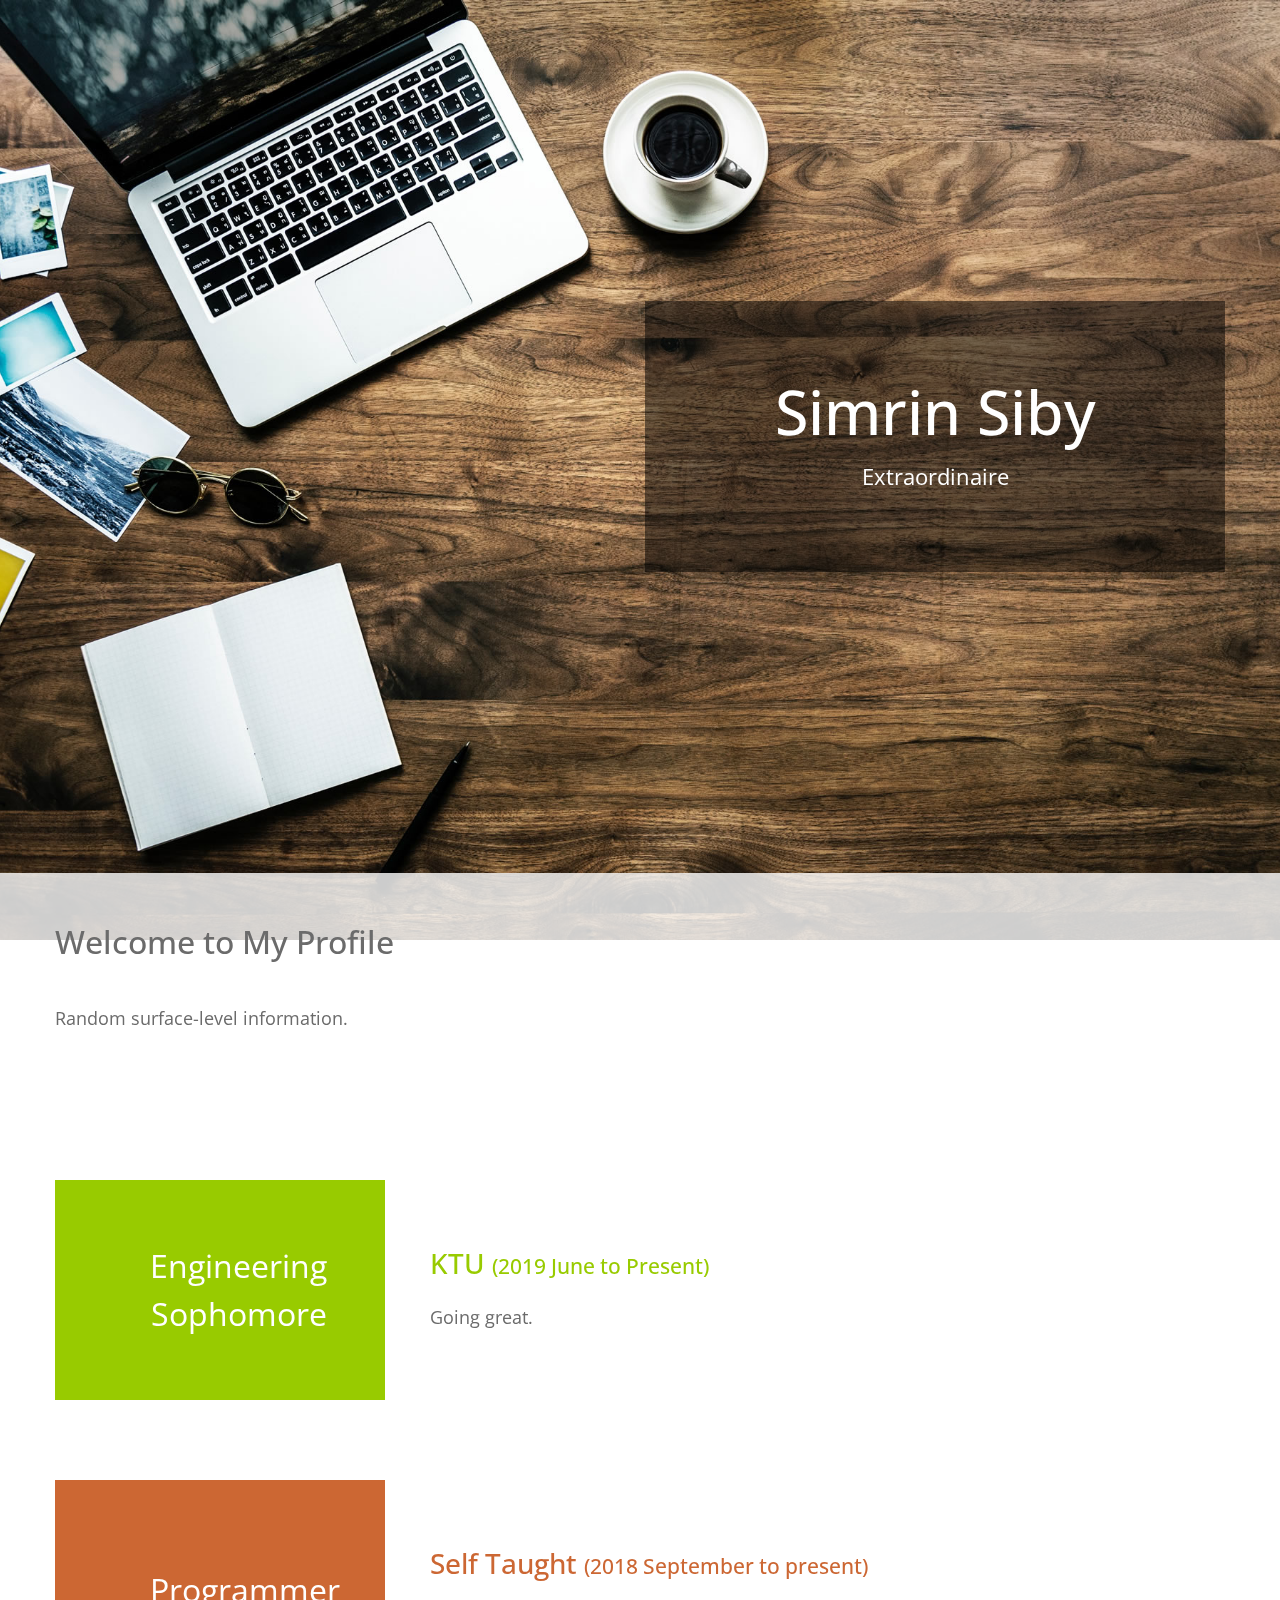
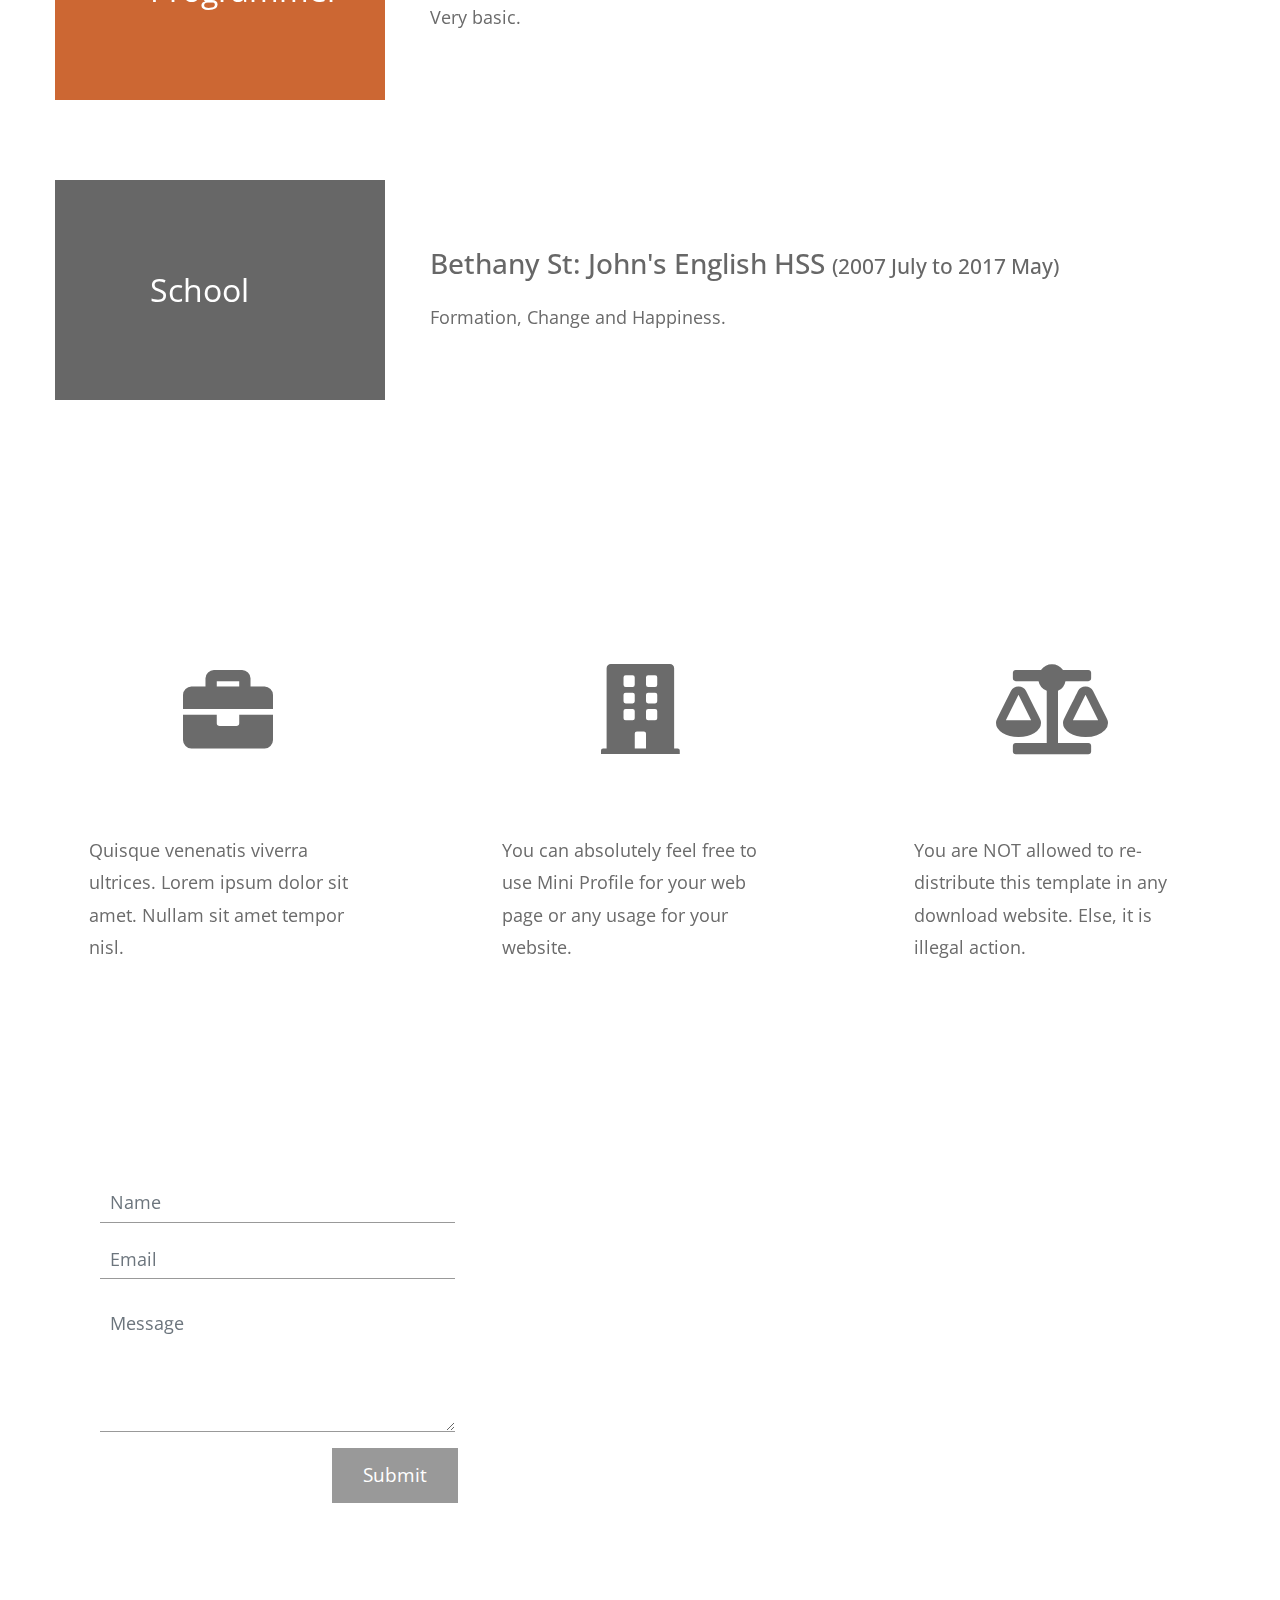
==== commit 7957f031: "Update index.html" ====
--- a/index.html
+++ b/index.html
@@ -60,72 +60,47 @@
           <div class="col-12">
             <div class="tm-portfolio-item">
               <div class="tm-portfolio-name text-white tm-bg-green">
-                Project Manager
+                Engineering Sophomore
               </div>
               <div class="tm-portfolio-description">
                 <h3 class="tm-text-green">
-                  New Company
-                  <span class="tm-title-small">(2019 January to Present)</span>
+                  KTU
+                  <span class="tm-title-small">(2019 June to Present)</span>
                 </h3>
                 <p class="mb-0">
-                  Nullam a tellus ultricies, ornare purus vel, porttitor massa.
-                  Aliquam facilisis purus ac eros sollicidudin, in mollis neque
-                  facilisis. Duis malesuada, mi non elementum malesuada.
+                  Going great.
                 </p>
               </div>
             </div>
 
             <div class="tm-portfolio-item">
               <div class="tm-portfolio-name text-white tm-bg-orange">
-                Senior UX Designer
+                Programmer
               </div>
               <div class="tm-portfolio-description">
                 <h3 class="tm-text-orange">
-                  Studio One
-                  <span class="tm-title-small">(2017 April to 2018 Dec)</span>
+                  Self Taught
+                  <span class="tm-title-small">(2018 September to present)</span>
                 </h3>
                 <p class="mb-0">
-                  Phasellus ac nulla egestas, malesuada dolor quis, scelerisque
-                  arcu. Morbi aliquam, nunc vel blandit mattis, sapien nisl
-                  convallis sem, quis hendrerit nisl tellus in lectus. Proin at
-                  nibh bibendum, tincidunt mauris sit amet, porta risus. Integer
-                  id malesuada ligula.
-                </p>
-              </div>
-            </div>
-
-            <div class="tm-portfolio-item">
-              <div class="tm-portfolio-name text-white tm-bg-blue">
-                Graphic Designer
-              </div>
-              <div class="tm-portfolio-description">
-                <h3 class="tm-text-blue">
-                  Digital Com
-                  <span class="tm-title-small">(2015 Jan to 2016 Dec)</span>
-                </h3>
-                <p class="mb-0">
-                  Etiam porta est nisl, consectetur dapibus ante faucibus id.
-                  Nunc ullamcorper a quam eget tincidunt. Proin vehicula mauris
-                  ipsum, euismod dignissim dolor convallis ac.
+                  Very basic.
                 </p>
               </div>
             </div>
 
             <div class="tm-portfolio-item">
               <div class="tm-portfolio-name text-white tm-bg-dark-gray">
-                Design School
+                School
               </div>
               <div class="tm-portfolio-description">
                 <h3 class="tm-text-dark-gray">
-                  Art Design College
+                  Bethany St: John's English HSS
                   <span class="tm-title-small">
-                    (2012 May to 2014 Dec)
+                    (2007 July to 2017 May)
                   </span>
                 </h3>
                 <p class="mb-0">
-                  Etiam porta est nisl, consectetur dapibus ante faucibus id.
-                  Nunc ullamcorper a quam eget tincidunt. Proin vehicula mauris
-                  ipsum, euismod dignissim dolor convallis ac.
+                  Formation, Change and Happiness.
                 </p>
               </div>
             </div>
@@ -215,14 +190,7 @@
           </div>
         </div>
         <!-- row -->
-        <div class="row">
-          <footer class="col-12">
-            <p class="text-center tm-copyright-text">
-            Copyright 2020 Mini Profile Page 
-            
-            - Design: Template Mo</p>
-          </footer>
-        </div>
+        
       </div>
       <!-- container -->
     </div>
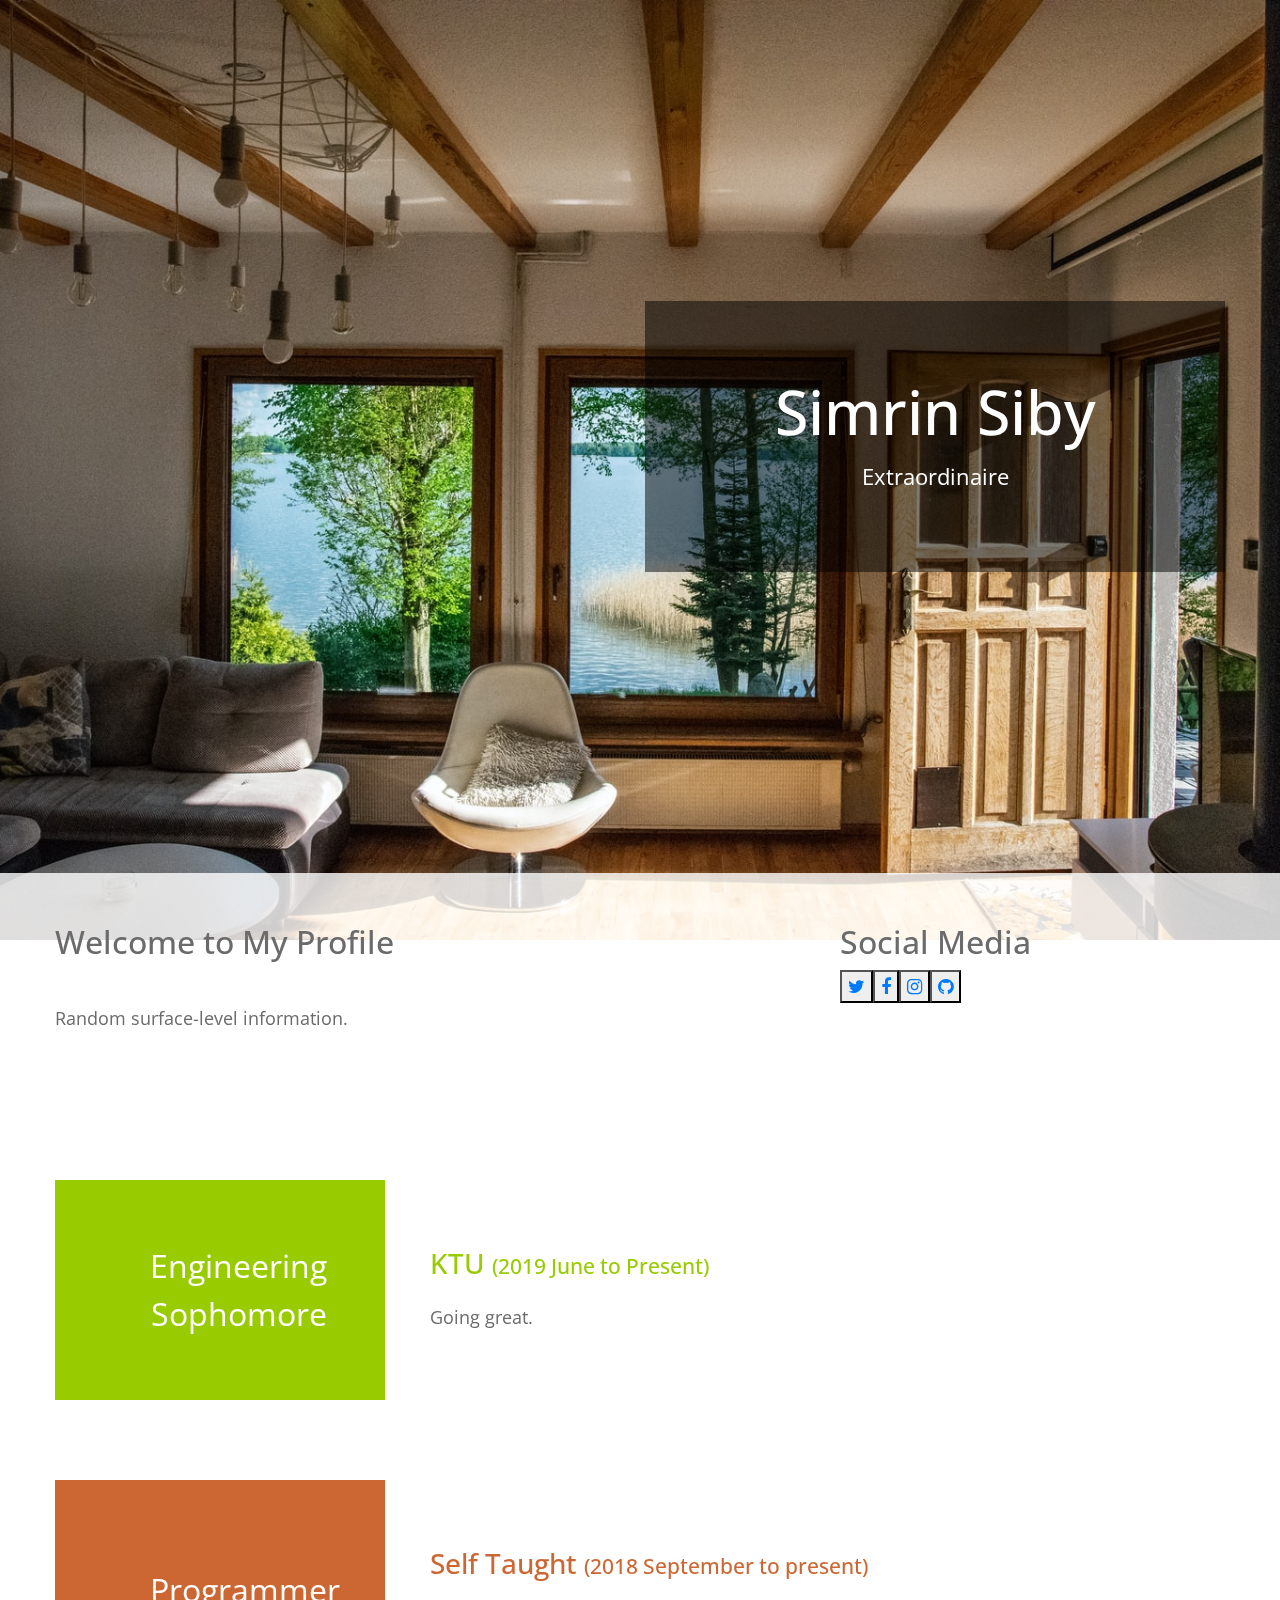
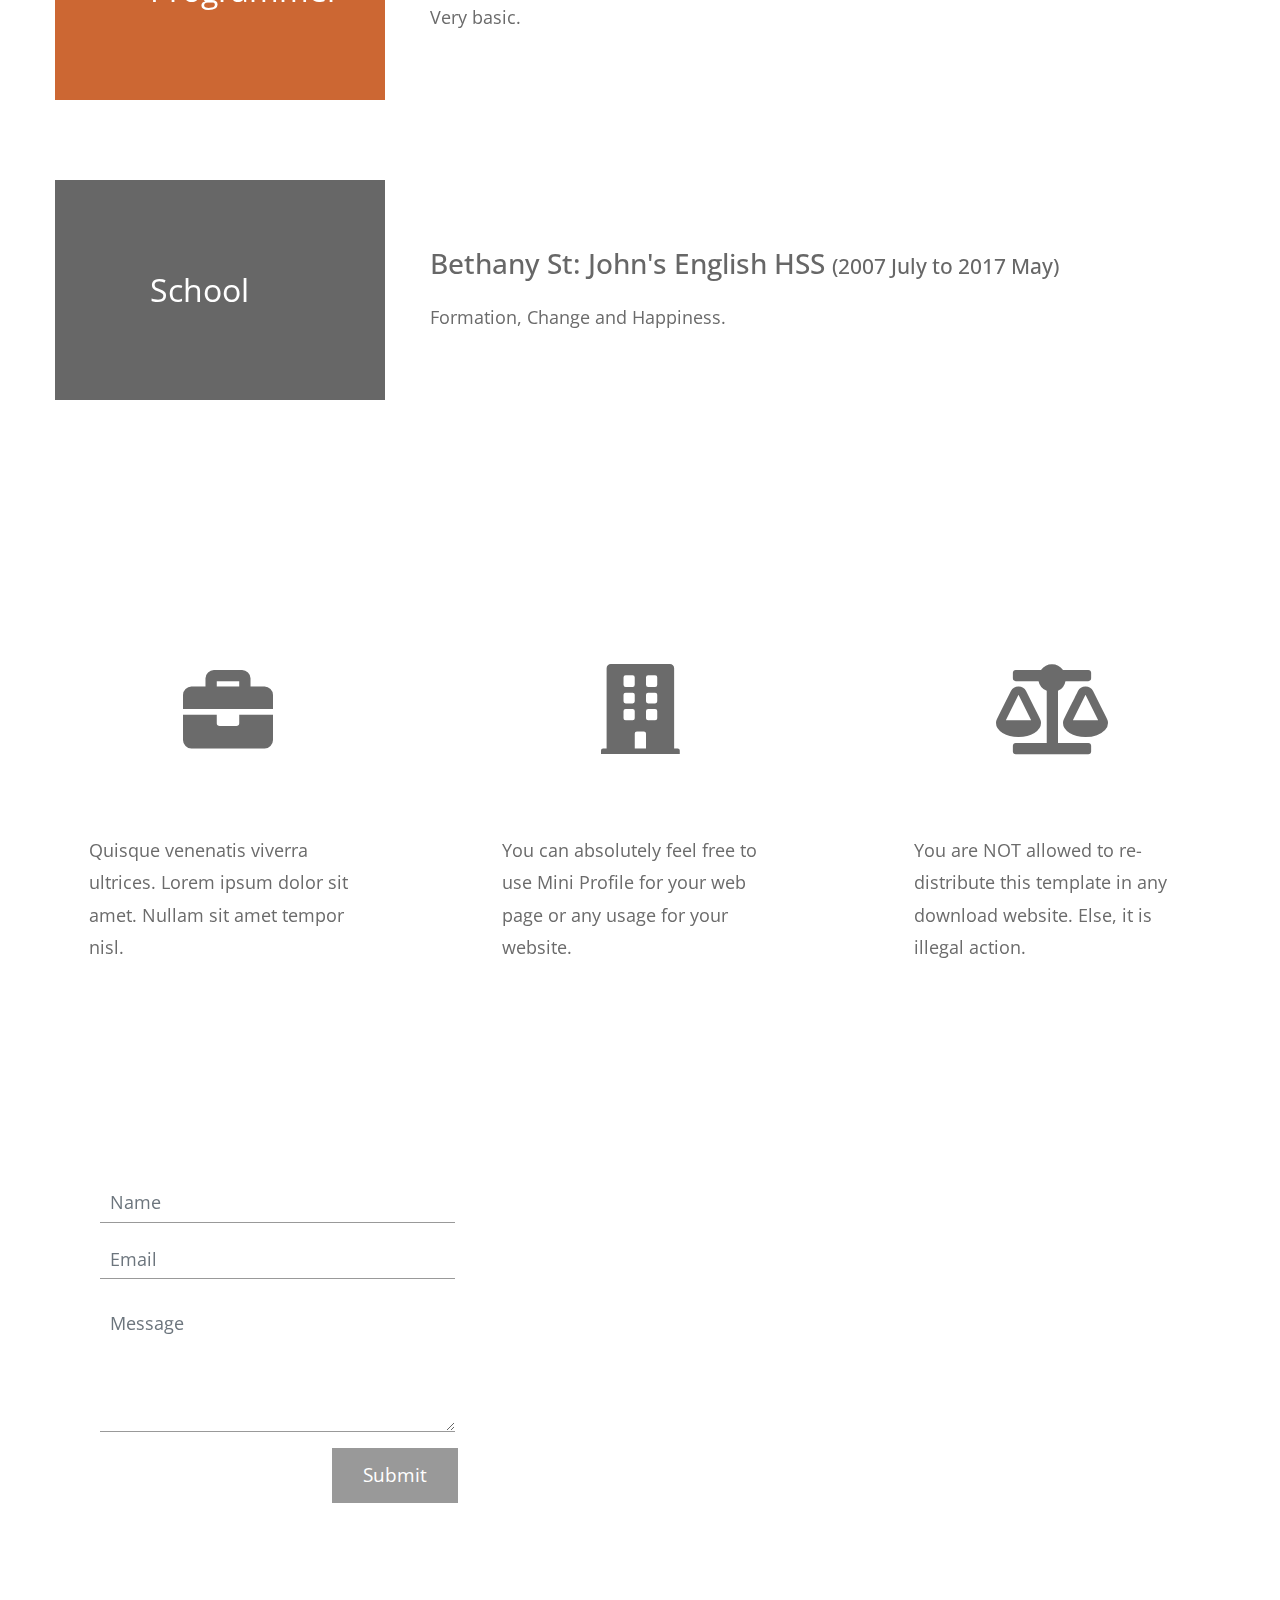
==== commit 200d5b58: "social media tab" ====
--- a/index.html
+++ b/index.html
@@ -8,6 +8,9 @@
     <link rel="stylesheet" href="css/all.min.css" />
     <link rel="stylesheet" href="css/bootstrap.min.css" />
     <link rel="stylesheet" href="css/templatemo-style.css" />
+    <link rel="stylesheet" href="https://cdnjs.cloudflare.com/ajax/libs/font-awesome/4.7.0/css/font-awesome.min.css">
+    <link rel="stylesheet" type="text/css" href="style.css">
+    <link href="https://maxcdn.bootstrapcdn.com/font-awesome/4.5.0/css/font-awesome.min.css" rel="stylesheet">
     <title>Simrin Siby</title>
     <link rel="icon" href="img/icon.ico" type="image/icon type">
     
@@ -46,7 +49,29 @@
                   Random surface-level information.</p>
               </div>
             </div>
-            <!-- Brown bg -->
+            <div class="social-media">
+            <div class="social">
+              <h2>Social Media</h2>
+              <button class="icon-btn twitter"> 
+              <a class="link" href="https://twitter.com/simrin2002" target="_blank">
+                <i class="fa fa-twitter"></i>
+              </a>
+              <button class="icon-btn facebook"> 
+              <a class="link" href="https://www.facebook.com/simrin.siby" target="_blank">
+                <i class="fa fa-facebook"></i> 
+              </a>            
+              <button class="icon-btn instagram"> 
+              <a class="link" href="https://www.instagram.com/bruce_wayine"  target="_blank">
+                <i class="fa fa-instagram"></i>
+              </a>
+              <button class="icon-btn github"> 
+              <a class="link" href="https://github.com/zimrin" target="_blank">
+                <i class="fa fa-github"></i>
+              </a>
+            </div>
+          </div>
+
+          </div>
           </div>
         </div>
       </div>
--- a/css/templatemo-style.css
+++ b/css/templatemo-style.css
@@ -97,6 +97,12 @@
   font-size: 1.4rem;
 }
 
+.social-media {
+  position:relative;
+  left:100px; 
+  top:50px;
+}
+
 .parallax-window {
   min-height: 1100px;
   background: transparent;
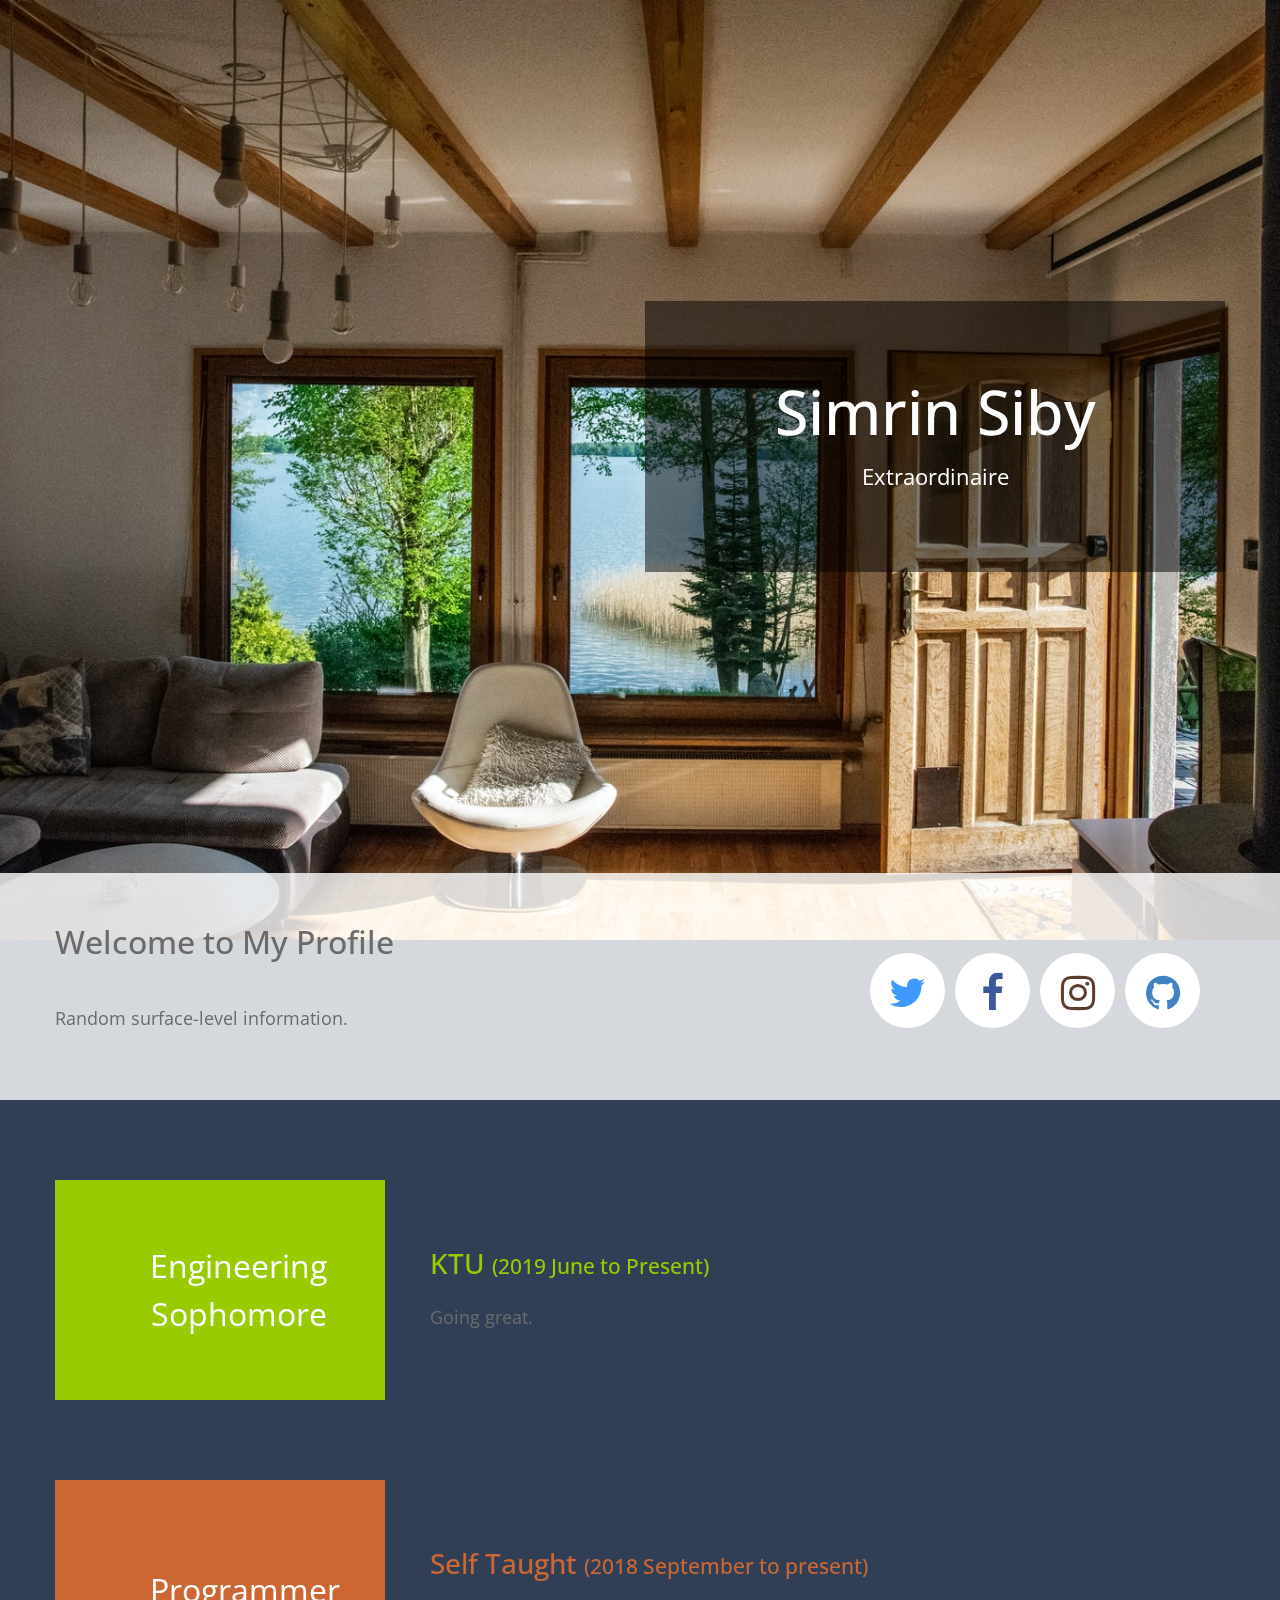
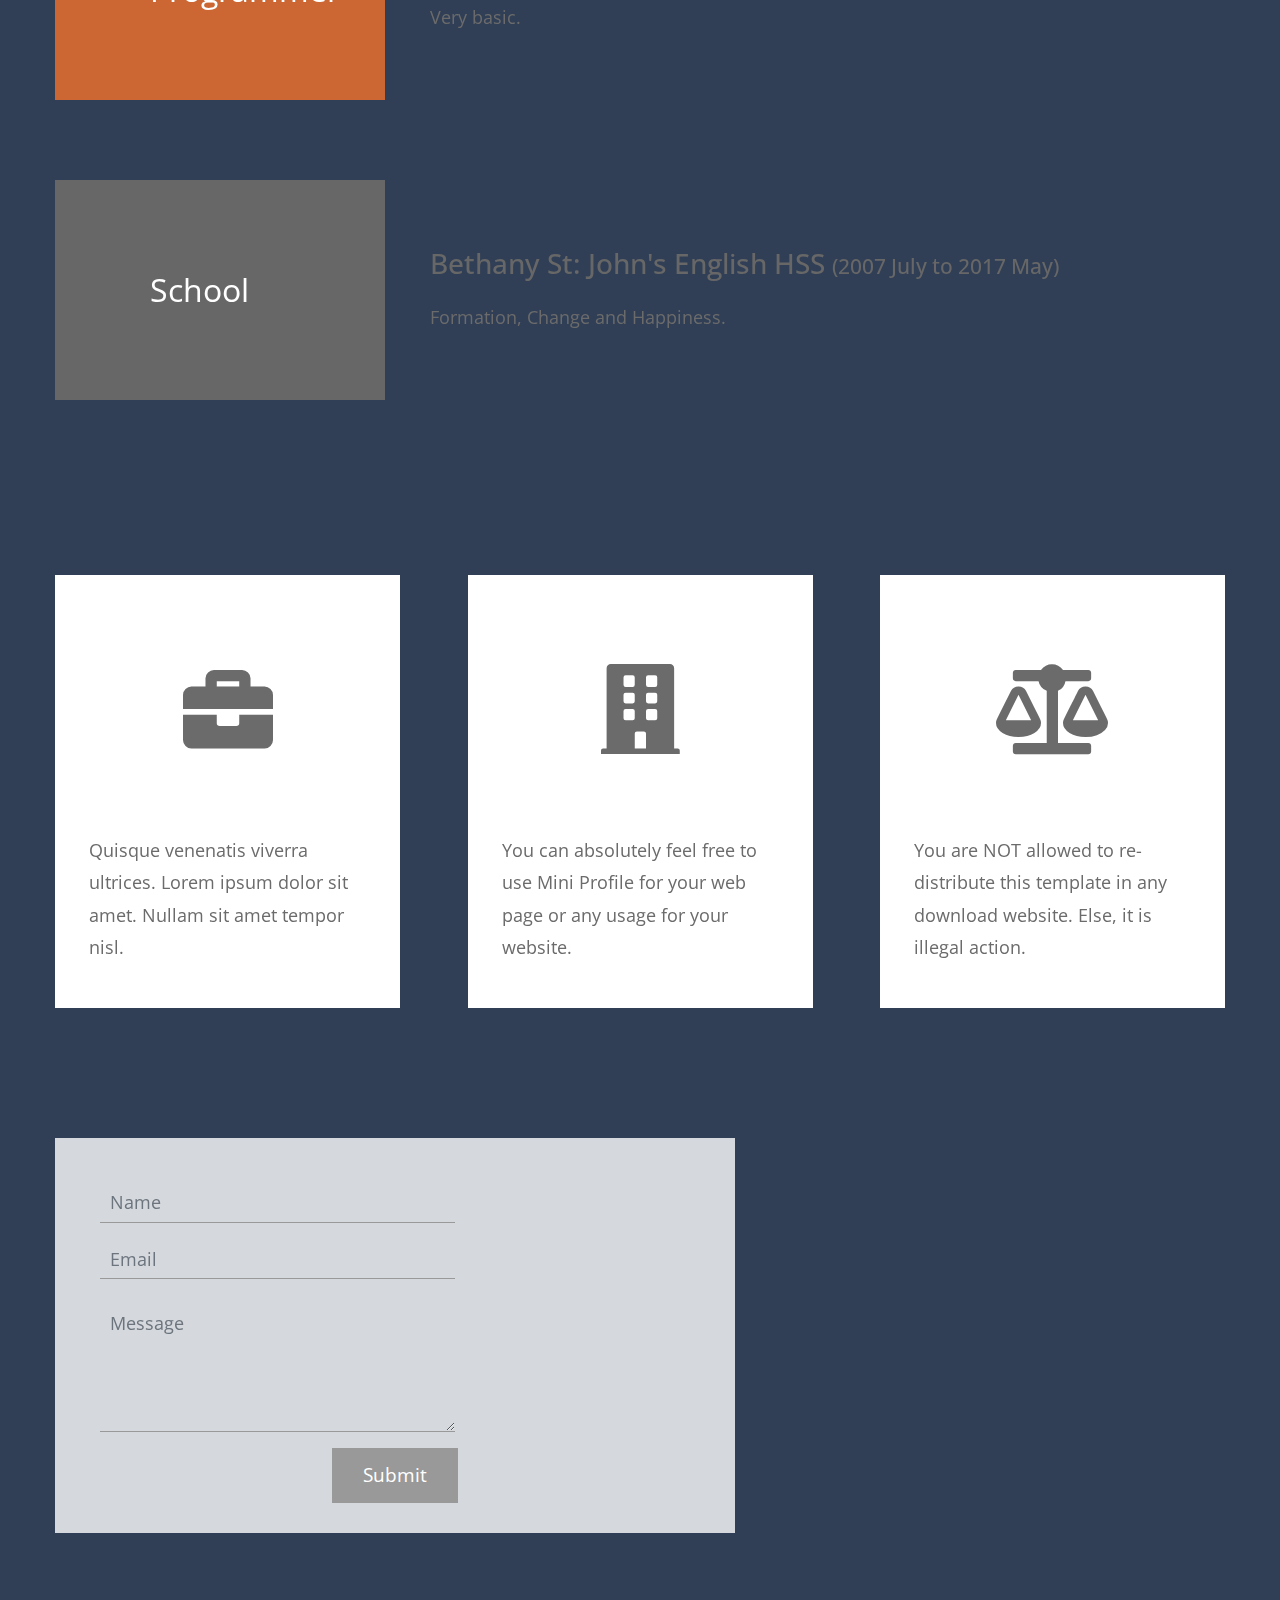
==== commit 1c26ef2d: "update on media tab" ====
--- a/index.html
+++ b/index.html
@@ -9,7 +9,7 @@
     <link rel="stylesheet" href="css/bootstrap.min.css" />
     <link rel="stylesheet" href="css/templatemo-style.css" />
     <link rel="stylesheet" href="https://cdnjs.cloudflare.com/ajax/libs/font-awesome/4.7.0/css/font-awesome.min.css">
-    <link rel="stylesheet" type="text/css" href="style.css">
+    <link rel="stylesheet" type="text/css" href="css/style.css">
     <link href="https://maxcdn.bootstrapcdn.com/font-awesome/4.5.0/css/font-awesome.min.css" rel="stylesheet">
     <title>Simrin Siby</title>
     <link rel="icon" href="img/icon.ico" type="image/icon type">
@@ -51,7 +51,6 @@
             </div>
             <div class="social-media">
             <div class="social">
-              <h2>Social Media</h2>
               <button class="icon-btn twitter"> 
               <a class="link" href="https://twitter.com/simrin2002" target="_blank">
                 <i class="fa fa-twitter"></i>
--- a/css/templatemo-style.css
+++ b/css/templatemo-style.css
@@ -99,8 +99,8 @@
 
 .social-media {
   position:relative;
-  left:100px; 
-  top:50px;
+  left:40px; 
+  top:30px;
 }
 
 .parallax-window {
--- a/css/style.css
+++ b/css/style.css
@@ -0,0 +1,80 @@
+@import url('https://fonts.googleapis.com/css?family=PT+Sans');
+
+body {
+	background-color: #303f56;	
+}
+
+.social {
+	margin: 0 auto;
+	width: 500px;
+	text-align: center;
+	padding: 50px;
+}
+
+.social h2 {
+	color: #86a5d6;
+	font-size: 40px;
+	font-family: 'PT Sans', sans-serif;
+}
+
+[class^="icon-btn"] /*.icon-btn*/ {
+	height: 75px;
+	width: 75px;
+	border: 0;
+	color: #fff;
+	cursor: pointer;
+	font-size: 40px;
+	line-height: 75px;
+	transition: ease-in-out .3s;
+	border-radius: 50px;
+	margin-left: 10px;
+	background-color: #fff;
+}
+
+.twitter {
+	color: #4099FF;
+}
+
+.facebook {
+	color: #3B5998;
+}
+.google-plus {
+	color: #DB5A3C;
+}
+
+.instagram {
+	color: #5C3D2E;
+}
+
+.github {
+	color: #4183C4;
+}
+
+.icon-btn:hover {
+	transform: scale(1.10);	
+	color: #FFFFFF;
+}
+
+.twitter:hover {
+	background-color: #4099FF;	
+}
+
+.facebook:hover {
+	background-color: #3B5998;	
+}
+
+.google-plus:hover {
+	background-color: #DB5A3C;	
+}
+
+.instagram:hover {
+	background-color: #5C3D2E;	
+}
+
+.github:hover {
+	background-color: #4183C4;	
+}
+
+a.link {
+	color: inherit;	
+}
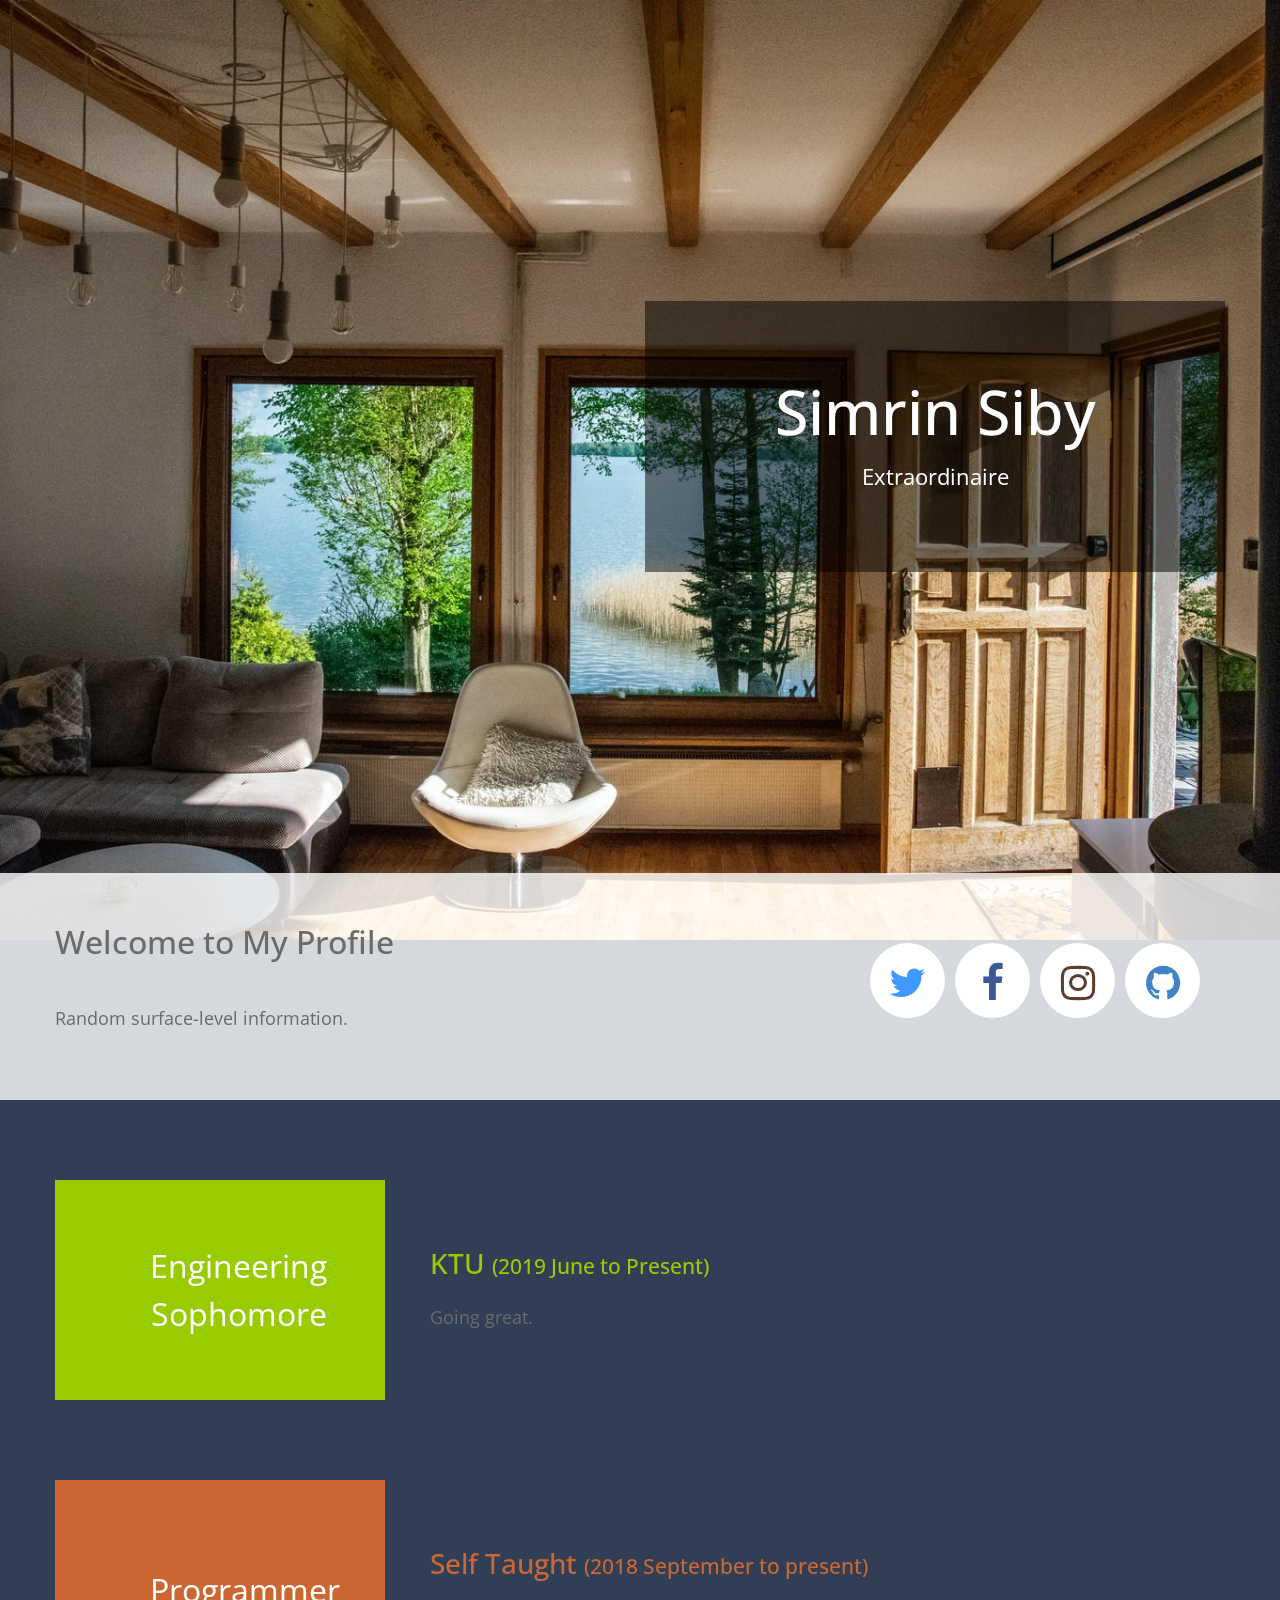
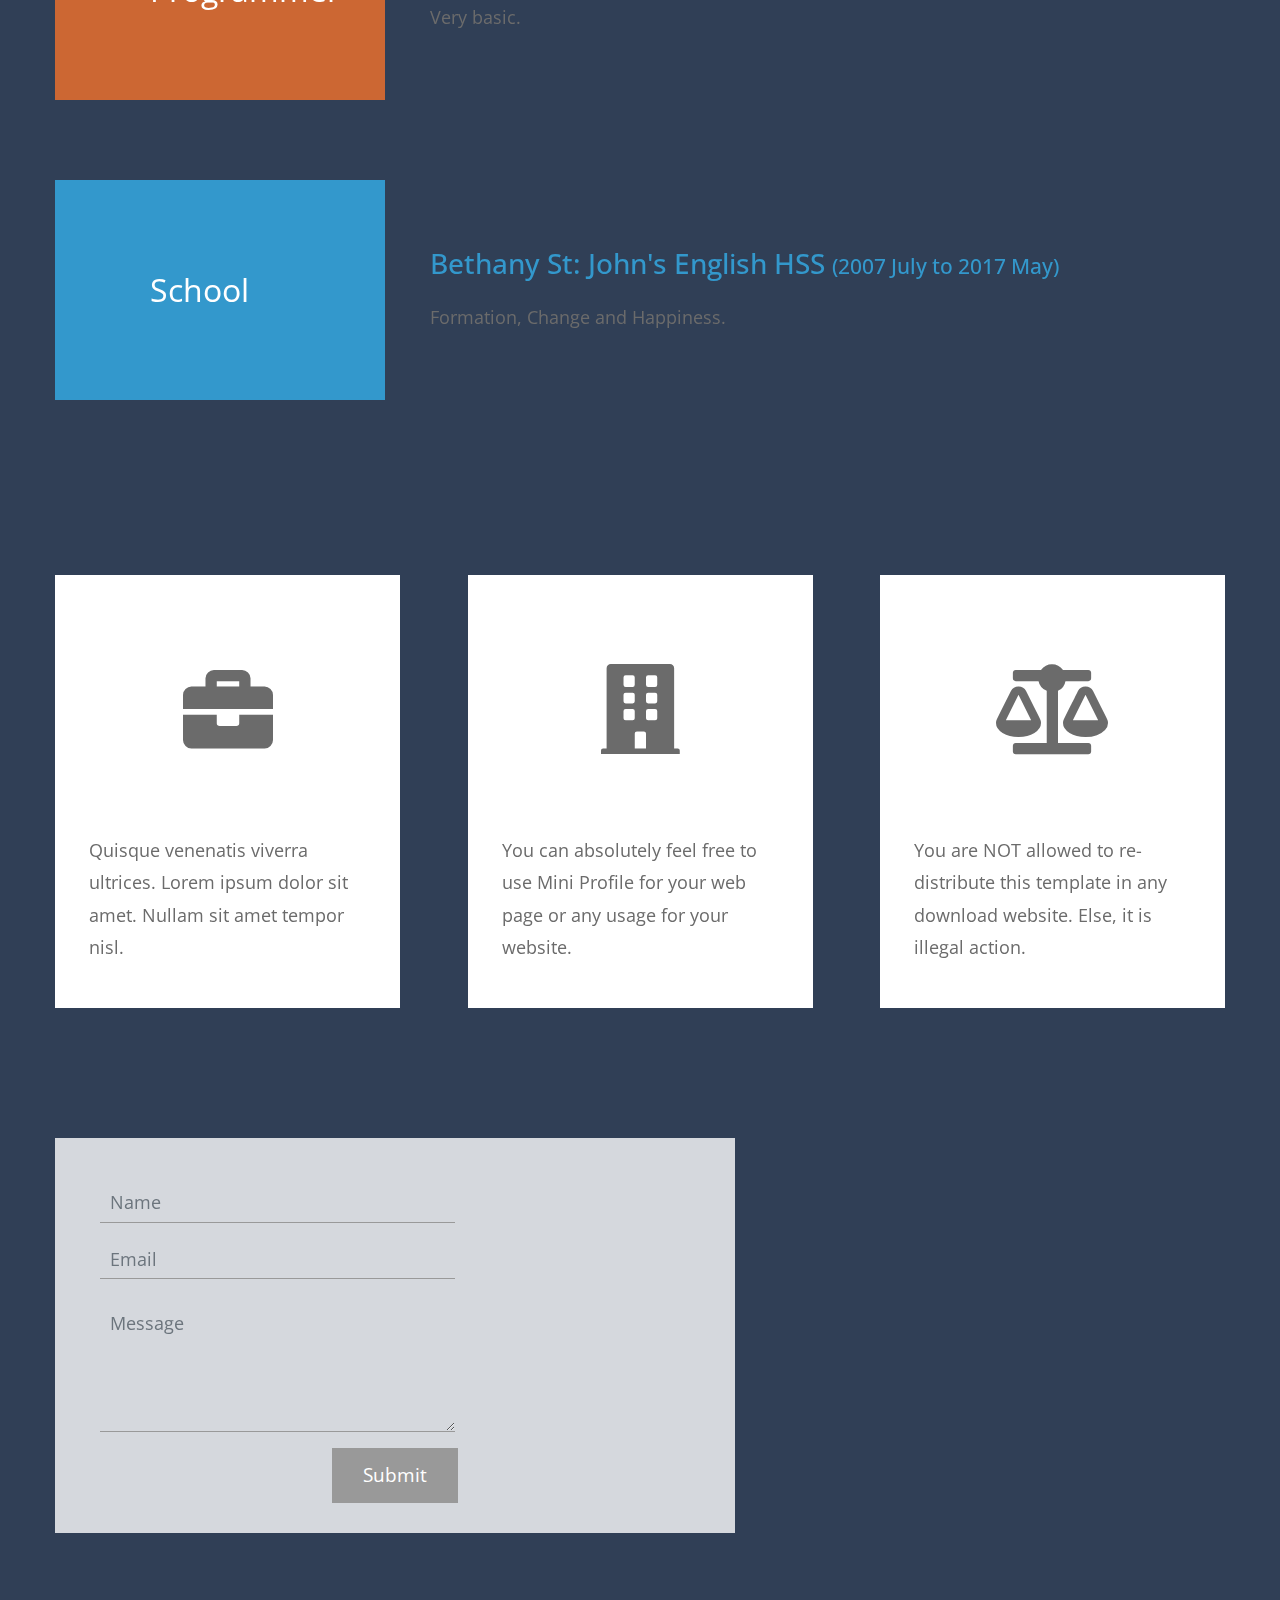
==== commit 236af89c: "Update index.html" ====
--- a/index.html
+++ b/index.html
@@ -113,11 +113,11 @@
             </div>
 
             <div class="tm-portfolio-item">
-              <div class="tm-portfolio-name text-white tm-bg-dark-gray">
+              <div class="tm-portfolio-name text-white tm-bg-blue">
                 School
               </div>
               <div class="tm-portfolio-description">
-                <h3 class="tm-text-dark-gray">
+                <h3 class="tm-text-blue">
                   Bethany St: John's English HSS
                   <span class="tm-title-small">
                     (2007 July to 2017 May)
--- a/css/templatemo-style.css
+++ b/css/templatemo-style.css
@@ -100,7 +100,7 @@
 .social-media {
   position:relative;
   left:40px; 
-  top:30px;
+  top:60px;
 }
 
 .parallax-window {
--- a/css/style.css
+++ b/css/style.css
@@ -8,7 +8,7 @@
 	margin: 0 auto;
 	width: 500px;
 	text-align: center;
-	padding: 50px;
+	padding: 10px;
 }
 
 .social h2 {
